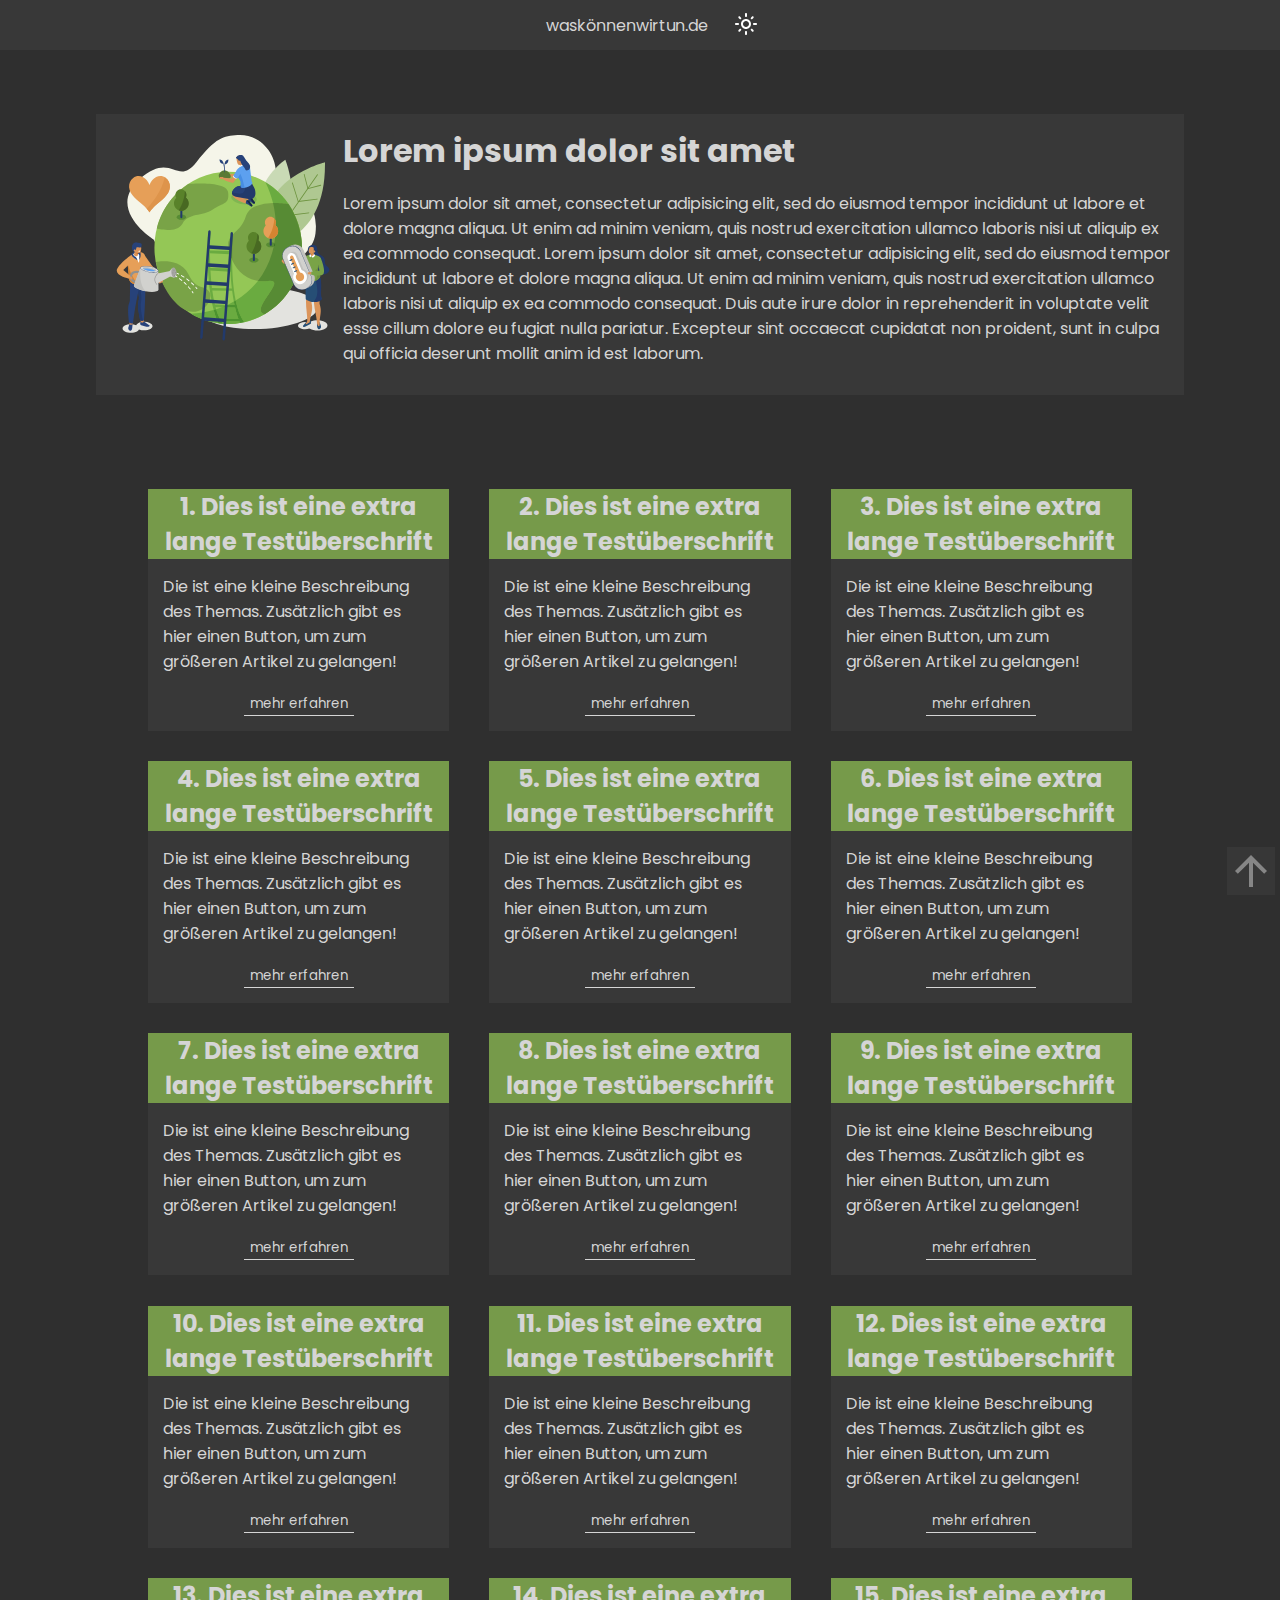
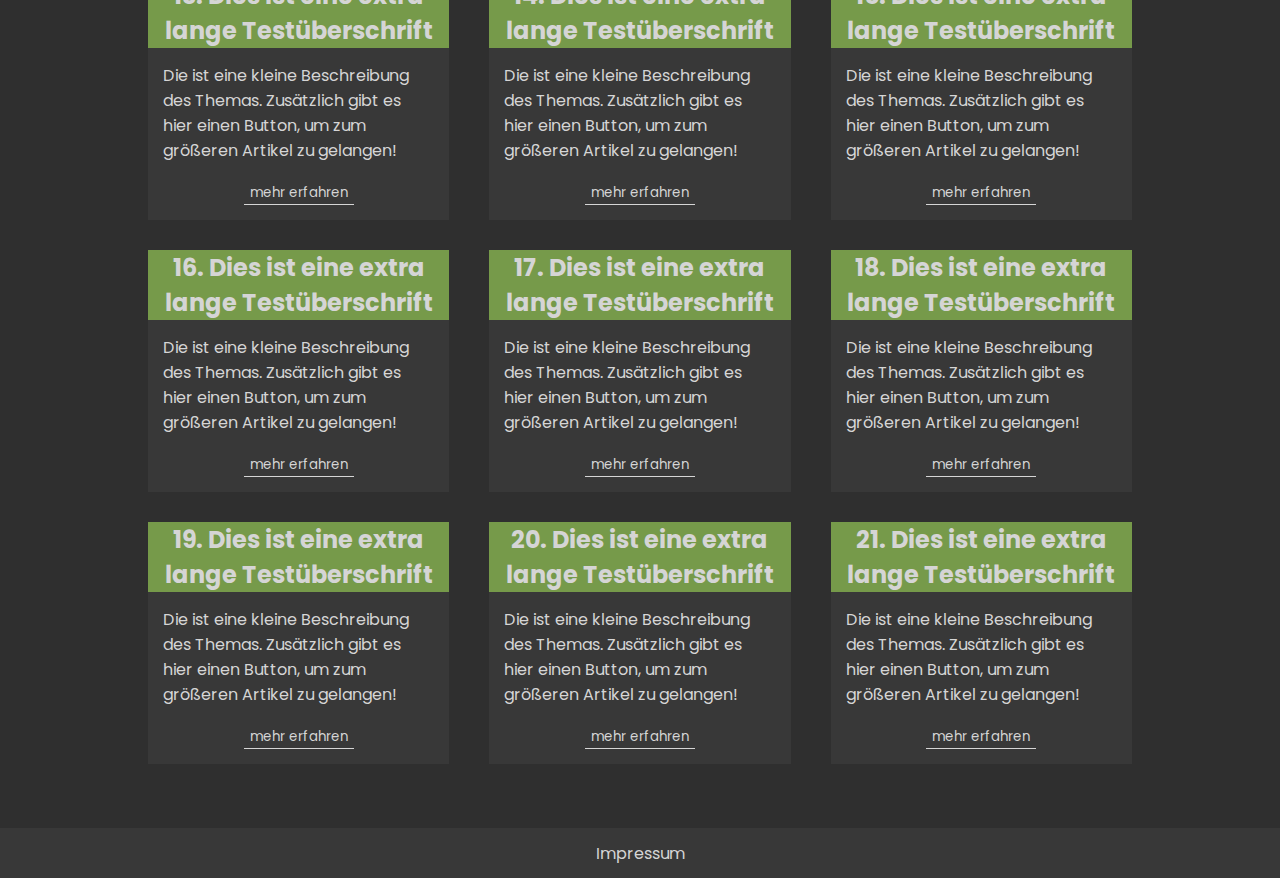
==== index.html @ 5b866a96 "Darkmode Anpassungen" ====
<!DOCTYPE html>
<html lang="de">

	<head>
		<meta charset="utf-8">
		<meta name="viewport" content="width=device-width, initial-scale=1.0">
		<title>waskönnenwirtun.de</title>
		<link rel="stylesheet" type="text/css" href="src/css/styles.css">
		<link rel="preconnect" href="https://fonts.googleapis.com">
		<link rel="preconnect" href="https://fonts.gstatic.com" crossorigin>
		<link href="https://fonts.googleapis.com/css2?family=Poppins:wght@200&display=swap" rel="stylesheet">
	</head>

	<body>

<!-- Navigationsleiste -------------->

		<nav class="flex-container">
			<a class="homebutton" href="#">waskönnenwirtun.de</a>
			<button id="img" class="lightmodebutton" onclick="lightmode()"></button>
		</nav>

<!-- Jumper -->
	<a class="jumper" href="#">
		<img class="jumper_icon" src="src/img/arrow_upward_white_48dp.svg" alt="Ein Pfeil um nach oben zu gelangen">
	</a>


<!-- Header -------------------->


<header id="header_container" class="clearfix">
	<div class="header_col">
		<img id="mainImg" src="src/img/klimawandel1.svg" alt="Eine Weltkugel mit Menschen welche die Welt reparieren">
	</div>
	<div class="header_col2">
		<h1>Lorem ipsum dolor sit amet</h1>
		<p>Lorem ipsum dolor sit amet, consectetur adipisicing elit, sed do eiusmod tempor incididunt ut labore et dolore magna aliqua. Ut enim ad minim veniam, quis nostrud exercitation ullamco laboris nisi ut aliquip ex ea commodo consequat. Lorem ipsum dolor sit amet, consectetur adipisicing elit, sed do eiusmod tempor incididunt ut labore et dolore magna aliqua. Ut enim ad minim veniam, quis nostrud exercitation ullamco laboris nisi ut aliquip ex ea commodo consequat. Duis aute irure dolor in reprehenderit in voluptate velit esse cillum dolore eu fugiat nulla pariatur. Excepteur sint occaecat cupidatat non proident, sunt in culpa qui officia deserunt mollit anim id est laborum.</p>
	</div>
</header>

<!-- Hauptteil ---------------->

		<main>
	    <div class="container clearfix">
	      <div class="row">
	        <div class="col">
						<div class="ueberschrift">
							<h2>1. Dies ist eine extra lange Testüberschrift</h2>
						</div>
						<div class="unterschrift">
							<p>Die ist eine kleine Beschreibung des Themas. Zusätzlich gibt es hier einen Button, um zum größeren Artikel zu gelangen!</p>
							<a href="https://www.google.de/">
								<button class="button" type="button" name="button">mehr erfahren</button>
							</a>
						</div>
					</div>
	        <div class="col">
						<div class="ueberschrift">
							<h2>2. Dies ist eine extra lange Testüberschrift</h2>
						</div>
						<div class="unterschrift">
							<p>Die ist eine kleine Beschreibung des Themas. Zusätzlich gibt es hier einen Button, um zum größeren Artikel zu gelangen!</p>
							<a href="https://www.google.de/">
								<button class="button" type="button" name="button">mehr erfahren</button>
							</a>
						</div>
					</div>
		      <div class="col">
						<div class="ueberschrift">
							<h2>3. Dies ist eine extra lange Testüberschrift</h2>
						</div>
						<div class="unterschrift">
							<p>Die ist eine kleine Beschreibung des Themas. Zusätzlich gibt es hier einen Button, um zum größeren Artikel zu gelangen!</p>
							<a href="https://www.google.de/">
								<button class="button" type="button" name="button">mehr erfahren</button>
							</a>
						</div>
				</div>
	      </div>
	      <div class="row">
	        <div class="col">
						<div class="ueberschrift">
							<h2>4. Dies ist eine extra lange Testüberschrift</h2>
						</div>
						<div class="unterschrift">
							<p>Die ist eine kleine Beschreibung des Themas. Zusätzlich gibt es hier einen Button, um zum größeren Artikel zu gelangen!</p>
							<a href="https://www.google.de/">
								<button class="button" type="button" name="button">mehr erfahren</button>
							</a>
						</div>
					</div>
	        <div class="col">
						<div class="ueberschrift">
							<h2>5. Dies ist eine extra lange Testüberschrift</h2>
						</div>
						<div class="unterschrift">
							<p>Die ist eine kleine Beschreibung des Themas. Zusätzlich gibt es hier einen Button, um zum größeren Artikel zu gelangen!</p>
							<a href="https://www.google.de/">
								<button class="button" type="button" name="button">mehr erfahren</button>
							</a>
						</div>
					</div>
	        <div class="col">
						<div class="ueberschrift">
							<h2>6. Dies ist eine extra lange Testüberschrift</h2>
						</div>
						<div class="unterschrift">
							<p>Die ist eine kleine Beschreibung des Themas. Zusätzlich gibt es hier einen Button, um zum größeren Artikel zu gelangen!</p>
							<a href="https://www.google.de/">
								<button class="button" type="button" name="button">mehr erfahren</button>
							</a>
						</div>
					</div>
	      </div>
				<div class="row">
	        <div class="col">
						<div class="ueberschrift">
							<h2>7. Dies ist eine extra lange Testüberschrift</h2>
						</div>
						<div class="unterschrift">
							<p>Die ist eine kleine Beschreibung des Themas. Zusätzlich gibt es hier einen Button, um zum größeren Artikel zu gelangen!</p>
							<a href="https://www.google.de/">
								<button class="button" type="button" name="button">mehr erfahren</button>
							</a>
						</div>
					</div>
	        <div class="col">
						<div class="ueberschrift">
							<h2>8. Dies ist eine extra lange Testüberschrift</h2>
						</div>
						<div class="unterschrift">
							<p>Die ist eine kleine Beschreibung des Themas. Zusätzlich gibt es hier einen Button, um zum größeren Artikel zu gelangen!</p>
							<a href="https://www.google.de/">
								<button class="button" type="button" name="button">mehr erfahren</button>
							</a>
						</div>
					</div>
		        <div class="col"><div class="ueberschrift">
							<h2>9. Dies ist eine extra lange Testüberschrift</h2>
						</div>
						<div class="unterschrift">
							<p>Die ist eine kleine Beschreibung des Themas. Zusätzlich gibt es hier einen Button, um zum größeren Artikel zu gelangen!</p>
							<a href="https://www.google.de/">
								<button class="button" type="button" name="button">mehr erfahren</button>
							</a>
						</div>
				</div>
				<div class="row">
	        <div class="col">
						<div class="ueberschrift">
							<h2>10. Dies ist eine extra lange Testüberschrift</h2>
						</div>
						<div class="unterschrift">
							<p>Die ist eine kleine Beschreibung des Themas. Zusätzlich gibt es hier einen Button, um zum größeren Artikel zu gelangen!</p>
							<a href="https://www.google.de/">
								<button class="button" type="button" name="button">mehr erfahren</button>
							</a>
						</div>
					</div>
	        <div class="col">
						<div class="ueberschrift">
							<h2>11. Dies ist eine extra lange Testüberschrift</h2>
						</div>
						<div class="unterschrift">
							<p>Die ist eine kleine Beschreibung des Themas. Zusätzlich gibt es hier einen Button, um zum größeren Artikel zu gelangen!</p>
							<a href="https://www.google.de/">
								<button class="button" type="button" name="button">mehr erfahren</button>
							</a>
						</div>
					</div>
		      <div class="col">
						<div class="ueberschrift">
							<h2>12. Dies ist eine extra lange Testüberschrift</h2>
						</div>
						<div class="unterschrift">
							<p>Die ist eine kleine Beschreibung des Themas. Zusätzlich gibt es hier einen Button, um zum größeren Artikel zu gelangen!</p>
							<a href="https://www.google.de/">
								<button class="button" type="button" name="button">mehr erfahren</button>
							</a>
						</div>
					</div>
				<div class="row">
	        <div class="col">
						<div class="ueberschrift">
							<h2>13. Dies ist eine extra lange Testüberschrift</h2>
						</div>
						<div class="unterschrift">
							<p>Die ist eine kleine Beschreibung des Themas. Zusätzlich gibt es hier einen Button, um zum größeren Artikel zu gelangen!</p>
							<a href="https://www.google.de/">
								<button class="button" type="button" name="button">mehr erfahren</button>
							</a>
						</div>
					</div>
	        <div class="col">
						<div class="ueberschrift">
							<h2>14. Dies ist eine extra lange Testüberschrift</h2>
						</div>
						<div class="unterschrift">
							<p>Die ist eine kleine Beschreibung des Themas. Zusätzlich gibt es hier einen Button, um zum größeren Artikel zu gelangen!</p>
							<a href="https://www.google.de/">
								<button class="button" type="button" name="button">mehr erfahren</button>
							</a>
						</div>
					</div>
		      <div class="col">
						<div class="ueberschrift">
							<h2>15. Dies ist eine extra lange Testüberschrift</h2>
						</div>
						<div class="unterschrift">
							<p>Die ist eine kleine Beschreibung des Themas. Zusätzlich gibt es hier einen Button, um zum größeren Artikel zu gelangen!</p>
							<a href="https://www.google.de/">
								<button class="button" type="button" name="button">mehr erfahren</button>
							</a>
						</div>
					</div>
				<div class="row">
	        <div class="col">
						<div class="ueberschrift">
							<h2>16. Dies ist eine extra lange Testüberschrift</h2>
						</div>
						<div class="unterschrift">
							<p>Die ist eine kleine Beschreibung des Themas. Zusätzlich gibt es hier einen Button, um zum größeren Artikel zu gelangen!</p>
							<a href="https://www.google.de/">
								<button class="button" type="button" name="button">mehr erfahren</button>
							</a>
						</div>
					</div>
	        <div class="col">
						<div class="ueberschrift">
							<h2>17. Dies ist eine extra lange Testüberschrift</h2>
						</div>
						<div class="unterschrift">
							<p>Die ist eine kleine Beschreibung des Themas. Zusätzlich gibt es hier einen Button, um zum größeren Artikel zu gelangen!</p>
							<a href="https://www.google.de/">
								<button class="button" type="button" name="button">mehr erfahren</button>
							</a>
						</div>
					</div>
		      <div class="col">
						<div class="ueberschrift">
							<h2>18. Dies ist eine extra lange Testüberschrift</h2>
						</div>
						<div class="unterschrift">
							<p>Die ist eine kleine Beschreibung des Themas. Zusätzlich gibt es hier einen Button, um zum größeren Artikel zu gelangen!</p>
							<a href="https://www.google.de/">
								<button class="button" type="button" name="button">mehr erfahren</button>
							</a>
						</div>
					</div>
				<div class="row">
	        <div class="col">
						<div class="ueberschrift">
							<h2>19. Dies ist eine extra lange Testüberschrift</h2>
						</div>
						<div class="unterschrift">
							<p>Die ist eine kleine Beschreibung des Themas. Zusätzlich gibt es hier einen Button, um zum größeren Artikel zu gelangen!</p>
							<a href="https://www.google.de/">
								<button class="button" type="button" name="button">mehr erfahren</button>
							</a>
						</div>
					</div>
	        <div class="col">
						<div class="ueberschrift">
							<h2>20. Dies ist eine extra lange Testüberschrift</h2>
						</div>
						<div class="unterschrift">
							<p>Die ist eine kleine Beschreibung des Themas. Zusätzlich gibt es hier einen Button, um zum größeren Artikel zu gelangen!</p>
							<a href="https://www.google.de/">
								<button class="button" type="button" name="button">mehr erfahren</button>
							</a>
						</div>
					</div>
			     	<div class="col">
							<div class="ueberschrift">
								<h2>21. Dies ist eine extra lange Testüberschrift</h2>
							</div>
						<div class="unterschrift">
							<p>Die ist eine kleine Beschreibung des Themas. Zusätzlich gibt es hier einen Button, um zum größeren Artikel zu gelangen!</p>
							<a href="https://www.google.de/">
								<button class="button" type="button" name="button">mehr erfahren</button>
							</a>
						</div>
					</div>
	    </div>
		</main>

		<footer id="footer" class="flex-container">
				<a class="homebutton" href="impressum.html">Impressum</a>
		</footer>
	</body>

<script>
var aufruf = document.documentElement;
var switcher = true;

if (switcher == true) {
 aufruf.classList.toggle("darkmode");
}
</script>

<script>
	function lightmode() {
		var switchModi = document.documentElement;

		if (switchModi.classList[0] == "darkmode") {
			switchModi.classList.remove("darkmode");
			switchModi.classList.add("lightmode");
			document.getElementById("mainImg").src="src/img/klimawandel1a.svg";
		} else {
			switchModi.classList.remove("lightmode");
			switchModi.classList.add("darkmode");
			document.getElementById("mainImg").src="src/img/klimawandel1.svg";
		}
	}
</script>
</html>
---- src/css/styles.css ----
* {
  box-sizing: border-box;
  font-family: 'Poppins', sans-serif;
}
body {
  margin: 0;
}
:root {
  --darkBg: #2f2f2f;
  --whiteColor: #d5d5d5;
  --lightdarkBg: #383838;
  --green: rgba(148, 199, 86, 0.7);
  --imgSun: url("../img/light_mode_white_24dp.svg");

/*lightmode*/
  --lightgreen: #76D948;
  --lighterBg: #E6DECE;
  --lightBg: #E6CFA3;
  --black: black;
  --imgMoon: url("../img/dark_mode_black_24dp.svg");

}
.lightmode {
  --bgColor: var(--lighterBg);
  --fontColor: var(--black);
  --containerBg: var(--lightBg);
  --headingBg: var(--lightgreen);
  --modeIcon: var(--imgMoon);
  transition: 0.8s;

}
.darkmode {
  --bgColor: var(--darkBg);
  --fontColor: var(--whiteColor);
  --containerBg: var(--lightdarkBg);
  --headingBg: var(--green);
  --modeIcon: var(--imgSun);
  transition: 0.8s;

}

html {
  background-color: var(--bgColor);
  color: var(--fontColor);
}


/*----------- Grid System ----------*/
.container {
  width: 80%;
  margin-left: auto;
  margin-right: auto;
}

.col {
  float: left;
  width: 33.33%;
  padding-left: 20px;
  padding-right: 20px;
  text-align: center;
  margin-top: 1%;
}

@media (max-width: 1024px) {
  .col { width: 50%; }
}

@media (max-width: 768px) {
  .col { width: 100%; }
}

@media (max-width: 425px) {
  #nav { position: absolute; }
  .col { width: 100%; }
  .container { width: 95%; }
  .flex-container { min-height: 5%; }
}

.clearfix::after {
  content: "";
  clear: both;
  display: block;
}
/* -------------header-Grid---------------- */
#header_container {
  width: 85%;
  margin-left: auto;
  margin-right: auto;
  background-color: var(--containerBg);
  margin-top: 5%;
  margin-bottom: 5%;
  padding: 1%;
}

.header_col {
  float: left;
  width: 15%;
}
.header_col2 {
  float: right;
  width: 85%;
  padding-left: 2%;
}
h1 {
  margin-top: 0;
  margin-bottom: 0;
}
@media (max-width: 1440px) {
  .header_col {  width: 20%; }
  .header_col2 { width: 80%; }
}

@media (max-width: 1024px) {
  #header_container { margin-top: 10%; }
  .header_col { width: 100%;
                display: grid;
                justify-content: center; }
  .header_col2 {width: 100%; }
}

@media (max-width: 425px) {
  #header_container { margin-top: 5%;
                      width: 90%; }
}

/* ---------Navigationsleiste------------ */

.flex-container {
  display: flex;
  justify-content: center;
  align-items: center;
  width: 100%;
  height: 50px;
  background-color: var(--containerBg);
  z-index: 1;
}
.homebutton {
  text-decoration: none;
  color: var(--fontColor);
  padding-left: 2%;
  padding-right: 2%;


}
.homebutton:hover {
  font-size: 105%;
}
#footer {
  position: absolute;
  margin-top: 5%;
}
#footer_impressum {
  position: absolute;
  bottom: 0;
}
.lightmodebutton {
  background-color: var(--containerBg);
  width: 26px;
  height: 26px;
  border: none;
}
#hoverimg:hover {
  width: 26px;
  height: 26px;
}


/* Jumper */

.jumper {
  background-color: rgba(56, 56, 56, 0.9);
  text-decoration: none;
  position: fixed;
  width: 48px;
  height: 48px;
  right: 5px;
  bottom: 5px;
  z-index: 2;
}
.jumper_icon {
  opacity: 0.5;
  height: 100%;
  width: 100%;
}
.jumper:hover {
  background-color: rgba(56, 56, 56, 1.0);
}
.jumper_icon:hover {
  opacity: 0.8;
}
/* --------- Styling -------------- */

.ueberschrift {
  margin-bottom: 0;
}
.ueberschrift > h2 {
background-color: var(--headingBg);
margin-bottom: 0;
}
.unterschrift {
  padding: 5% 5% 5% 5%;
  background-color: var(--containerBg);
}
.unterschrift > p {
  text-align: left;
  margin-top: 0;
}
.button {
  background-color: var(--containerBg);
  border-bottom: 1px solid var(--fontColor);
  border-top: none;
  border-right: none;
  border-left: none;
  outline: none;
  color: var(--fontColor);
}
.button:hover {
  border: 1px solid var(--fontColor);
}
#img {
  background-image: var(--modeIcon);
  background-repeat: no-repeat;
}


/* --------- Impressum ----------- */

.impressum {
  width: 80%;
  background-color: var(--containerBg);
  background-image: url("../img/klimawandel2.svg");
  background-repeat: no-repeat;
  background-position: 50% 22%;
  margin-left: auto;
  margin-right: auto;
  margin-top: 10%;
  padding: 1%;
  text-align: center;
  color: #d5d5d5;
}
.impressum > p {
  margin-top: 0;
}
.impressum > h2, h3, h4 {
  margin-bottom: 0;
  margin-top: 0;
}
#abstand {
  margin-top: 180px;
}
@media (max-width: 425px) {
  .impressum { margin-top: 5%; }
}
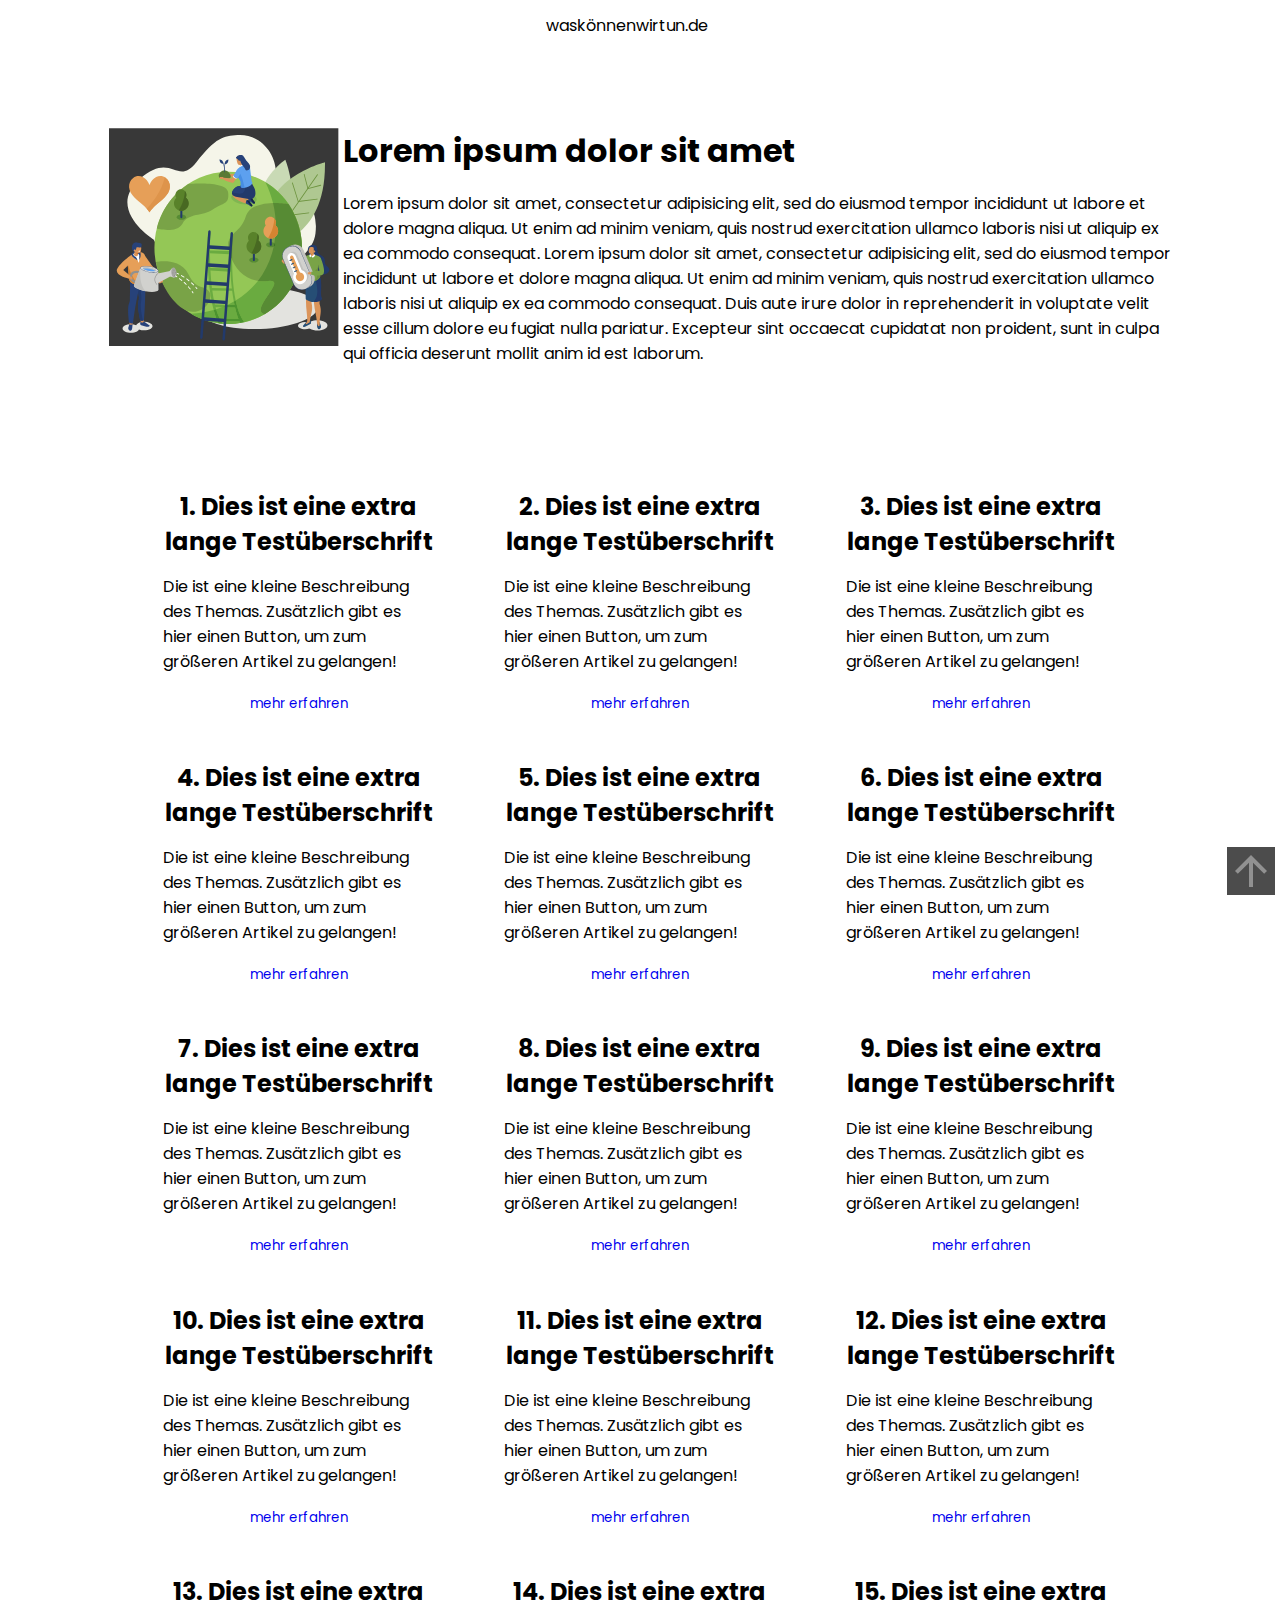
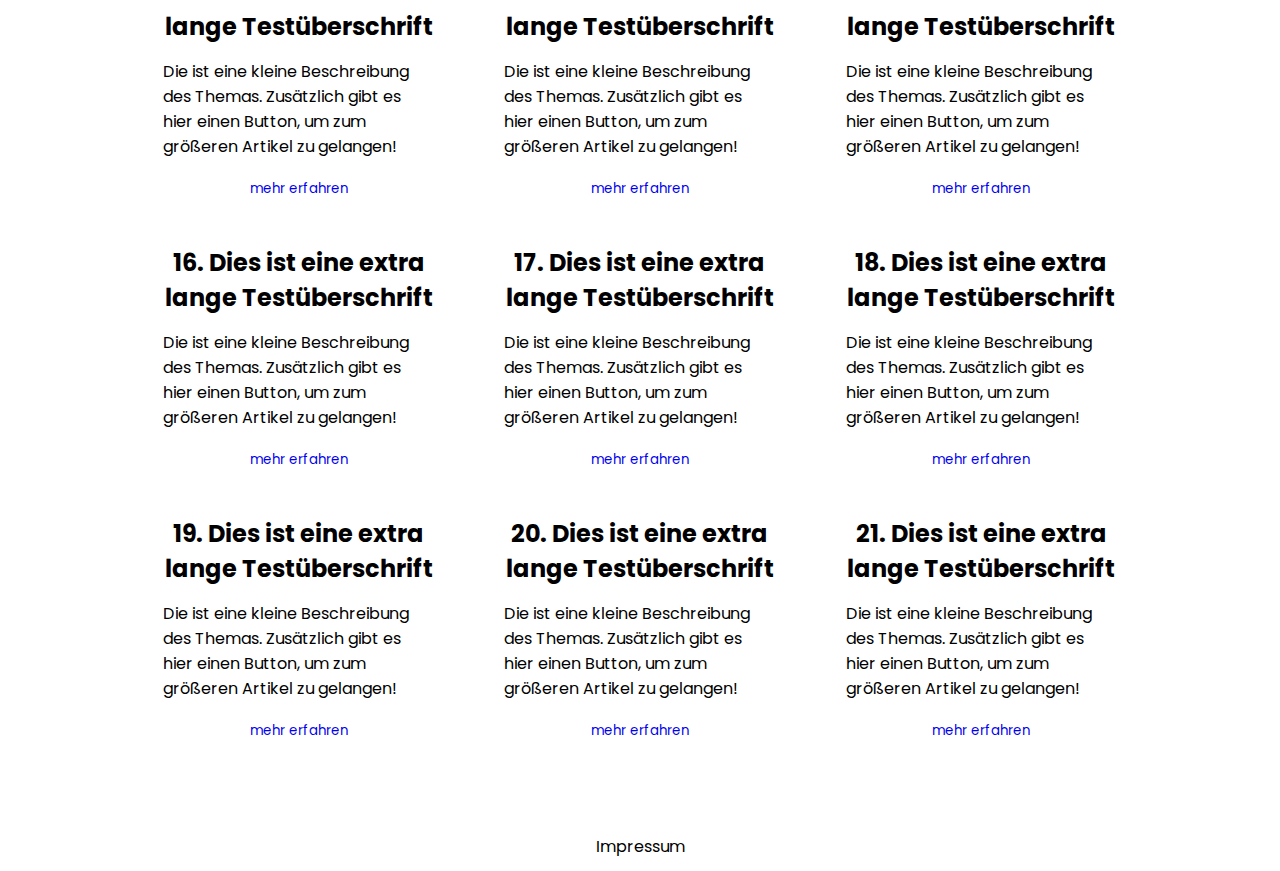
==== commit e71ff7dc: "Darkmode speichern" ====
--- a/index.html
+++ b/index.html
@@ -291,12 +291,16 @@
 	</body>
 
 <script>
-var aufruf = document.documentElement;
-var switcher = true;
-
-if (switcher == true) {
- aufruf.classList.toggle("darkmode");
-}
+var ersterAufruf = document.documentElement;
+console.log(localStorage.mode);
+	if (localStorage.mode == "darkmode") {
+		ersterAufruf.classList.toggle("darkmode");
+	} else if (localStorage.mode == "lightmode") {
+		ersterAufruf.classList.toggle("lightmode");
+	} else {
+		ersterArufruf.classList.toggle("darkmode");
+	}
+
 </script>
 
 <script>
@@ -307,11 +311,22 @@
 			switchModi.classList.remove("darkmode");
 			switchModi.classList.add("lightmode");
 			document.getElementById("mainImg").src="src/img/klimawandel1a.svg";
+			// Speichern vom Darkmode mit aufrufen der Klasse
+			localStorage.setItem("mode", switchModi.classList[0]);
+			console.log(localStorage.mode);
 		} else {
 			switchModi.classList.remove("lightmode");
 			switchModi.classList.add("darkmode");
 			document.getElementById("mainImg").src="src/img/klimawandel1.svg";
+			// Speichern vom Lightmode mit aufrufen der Klasse
+			localStorage.setItem("mode", switchModi.classList[0]);
+			console.log(localStorage.mode);
 		}
 	}
 </script>
+
+<!-- <script>
+	localStorage.setItem("test", "Was geht Bruder!");
+	console.log(localStorage.test);
+</script> -->
 </html>
--- a/src/css/styles.css
+++ b/src/css/styles.css
@@ -14,9 +14,9 @@
   --imgSun: url("../img/light_mode_white_24dp.svg");
 
 /*lightmode*/
-  --lightgreen: #76D948;
-  --lighterBg: #E6DECE;
-  --lightBg: #E6CFA3;
+  --lightgreen: #94c756;
+  --lighterBg: #ffffff;
+  --lightBg: #f5f5e9;
   --black: black;
   --imgMoon: url("../img/dark_mode_black_24dp.svg");
 
@@ -221,6 +221,7 @@
 #img {
   background-image: var(--modeIcon);
   background-repeat: no-repeat;
+  background-position: 50% 50%;
 }
 
 
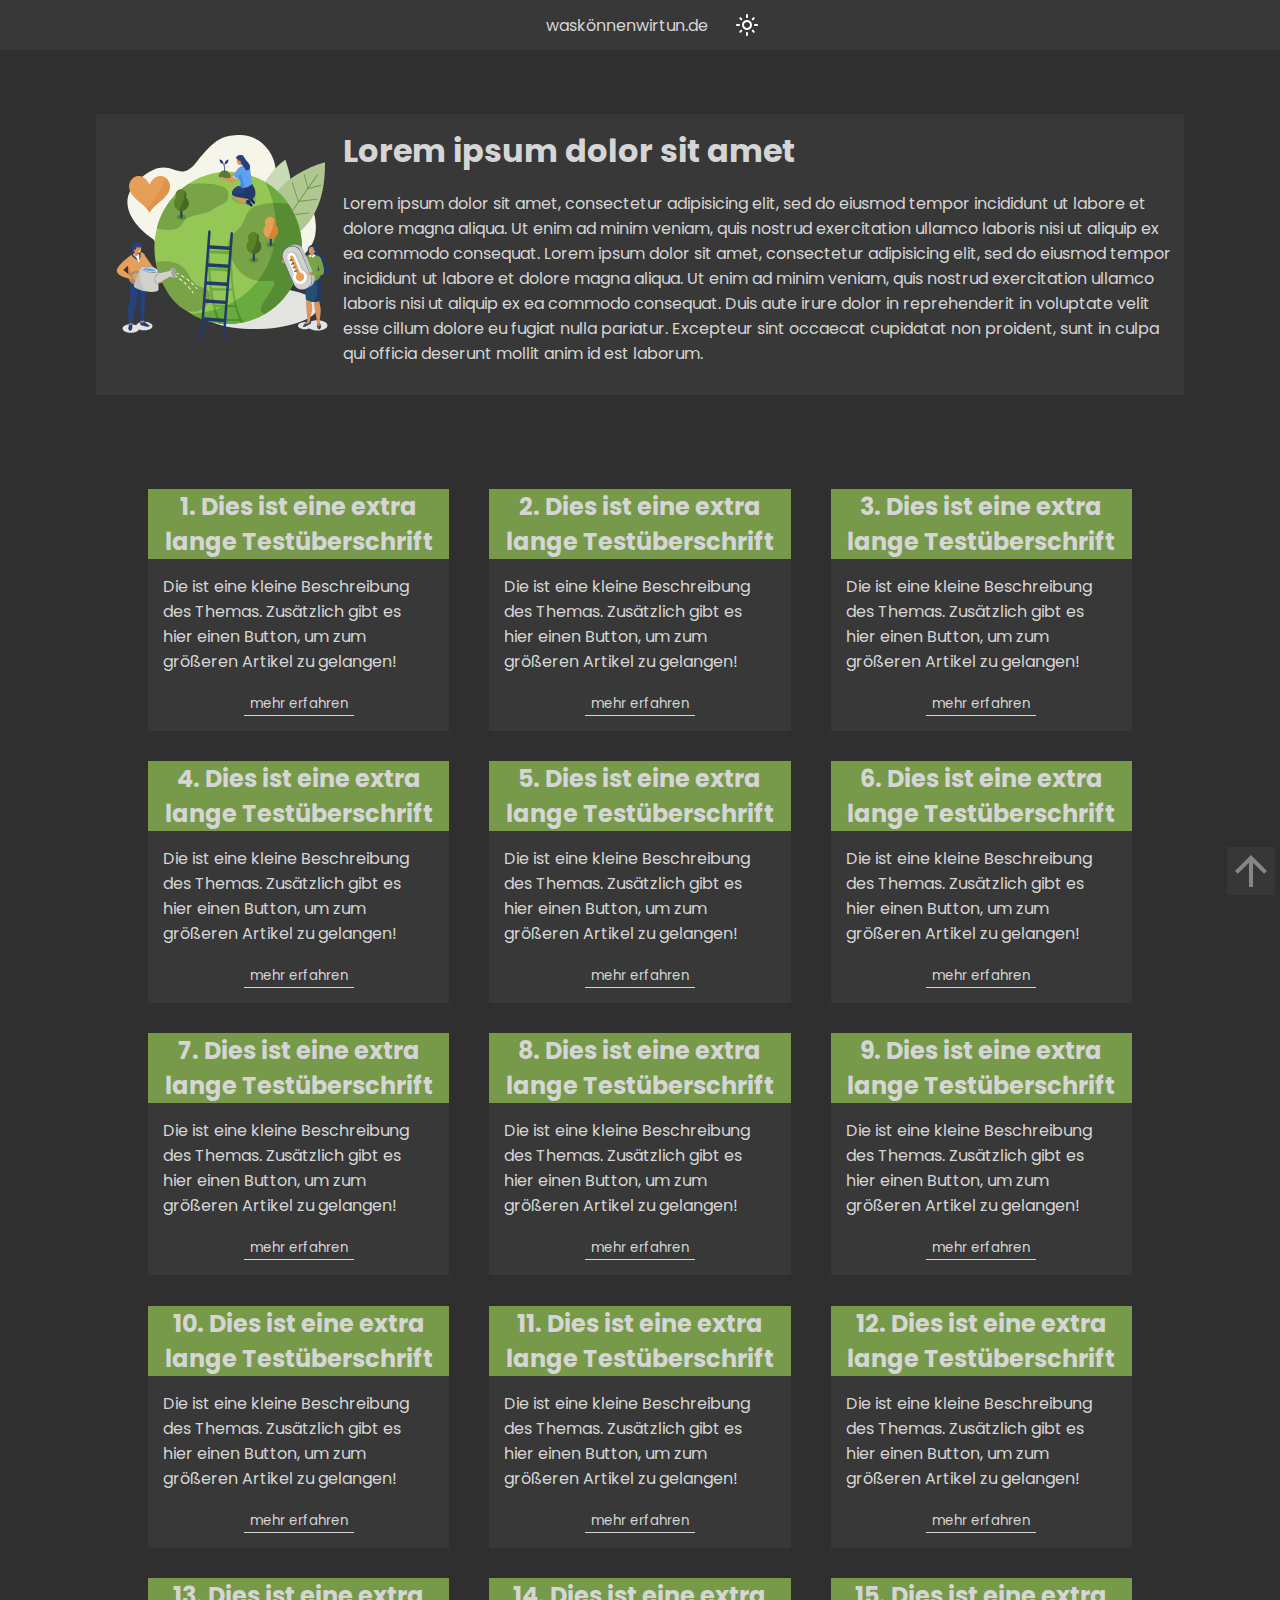
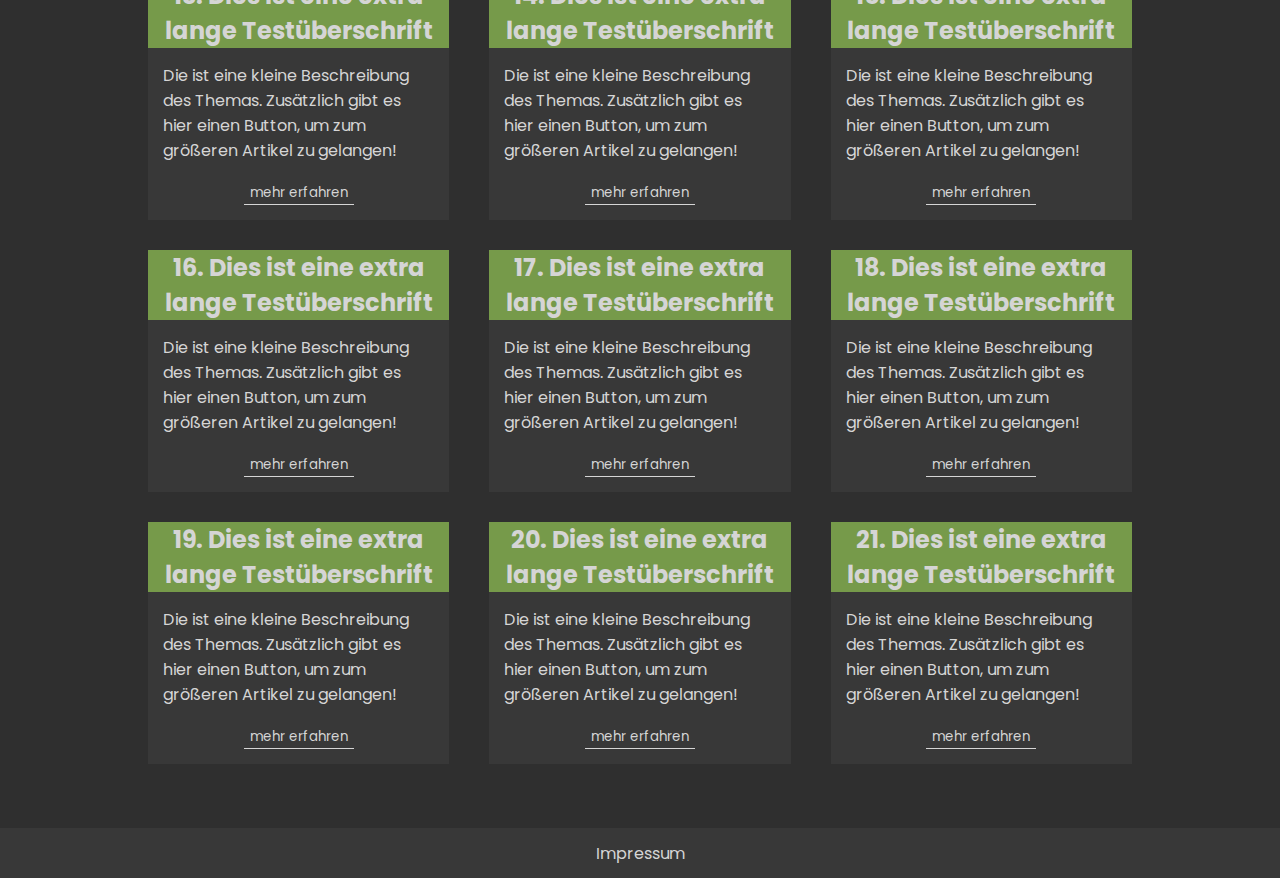
==== commit 9b436045: "Schreibfehler" ====
--- a/index.html
+++ b/index.html
@@ -298,7 +298,7 @@
 	} else if (localStorage.mode == "lightmode") {
 		ersterAufruf.classList.toggle("lightmode");
 	} else {
-		ersterArufruf.classList.toggle("darkmode");
+		ersterAufruf.classList.toggle("darkmode");
 	}
 
 </script>
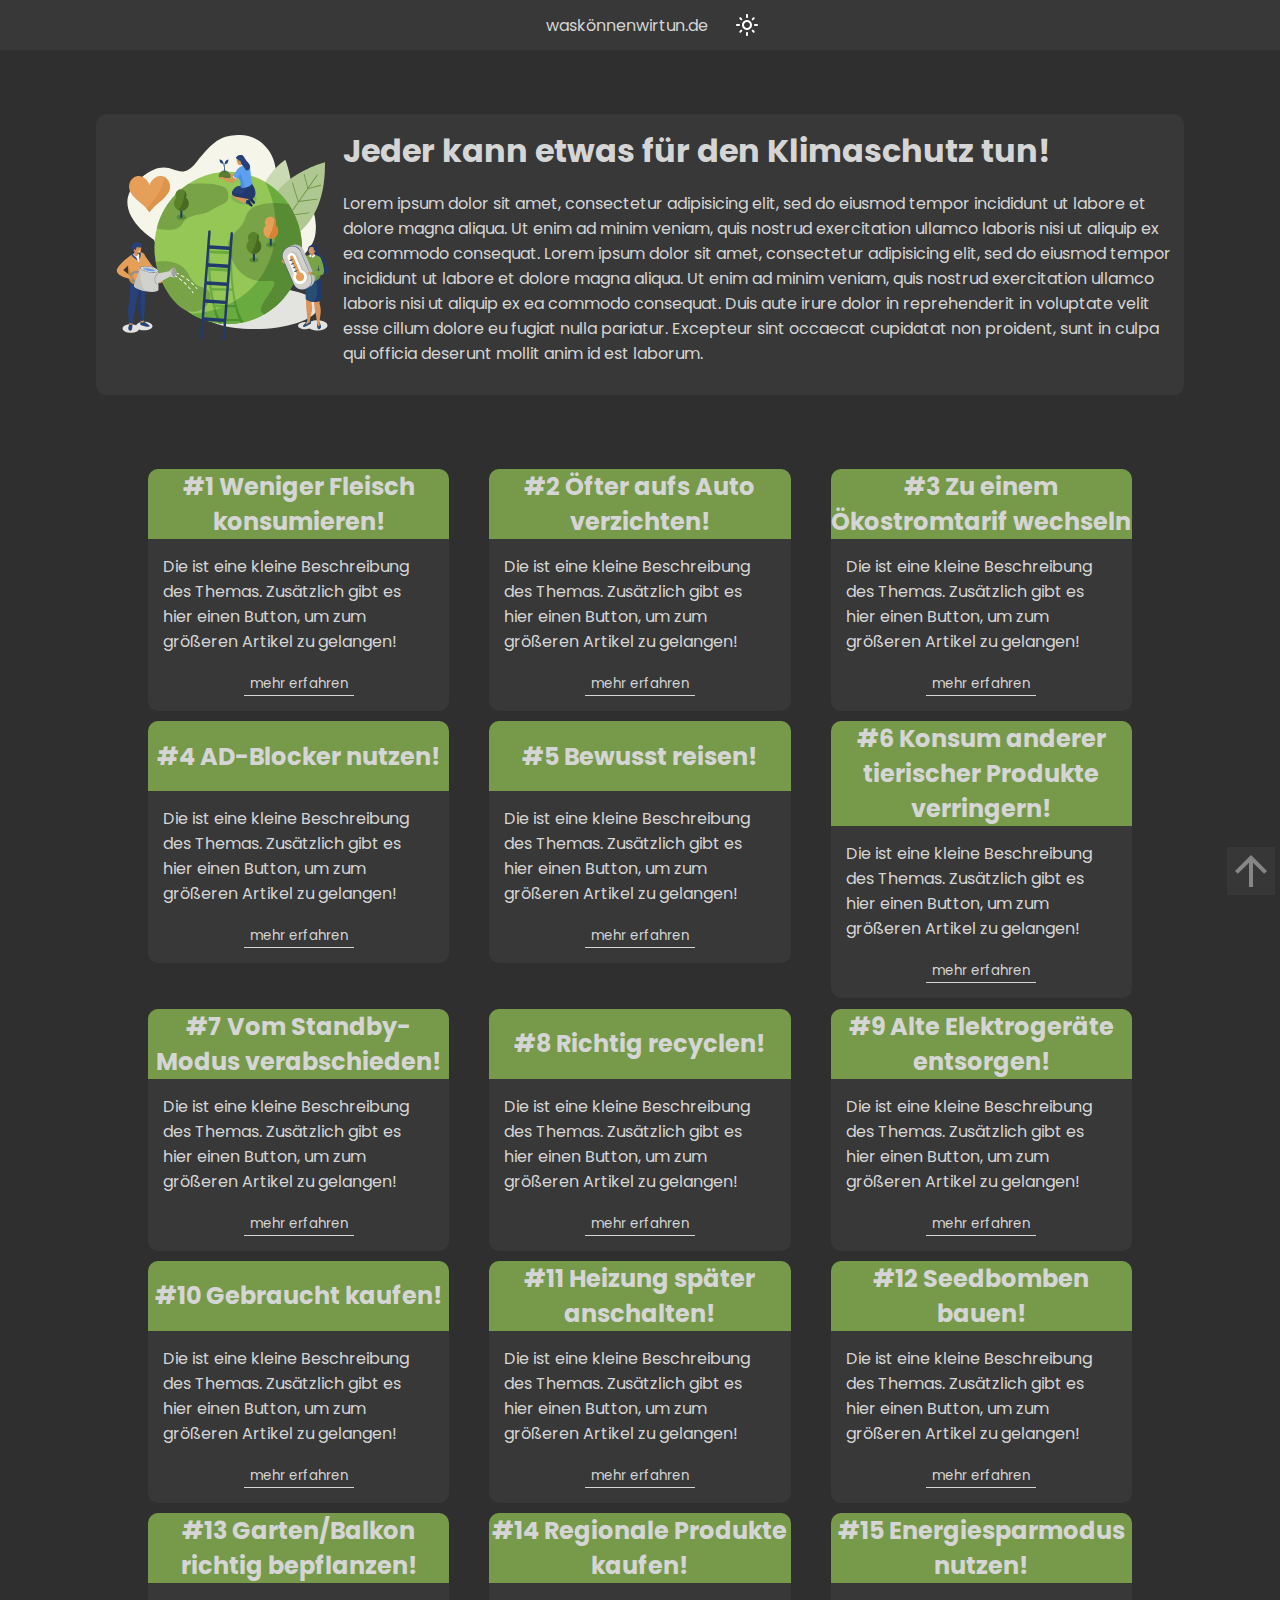
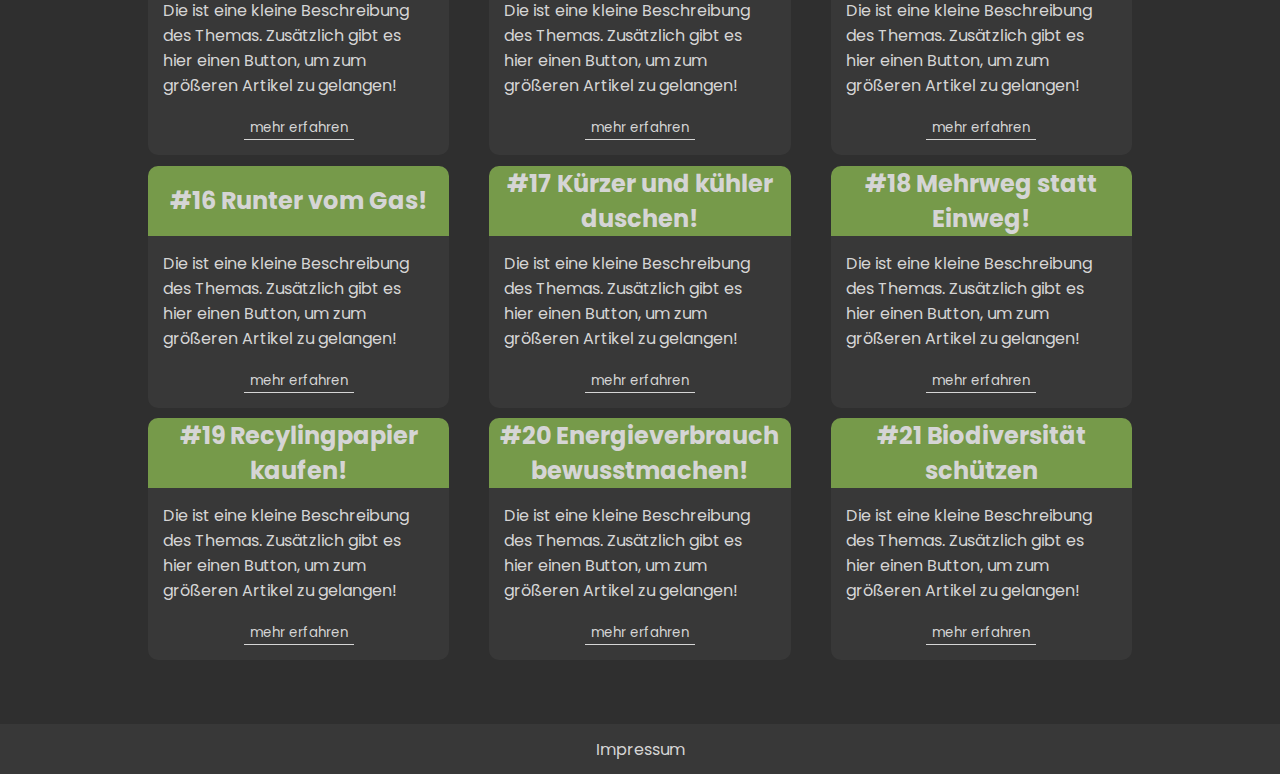
==== commit eeaf116a: "Inhalt" ====
--- a/index.html
+++ b/index.html
@@ -34,7 +34,7 @@
 		<img id="mainImg" src="src/img/klimawandel1.svg" alt="Eine Weltkugel mit Menschen welche die Welt reparieren">
 	</div>
 	<div class="header_col2">
-		<h1>Lorem ipsum dolor sit amet</h1>
+		<h1>Jeder kann etwas für den Klimaschutz tun!</h1>
 		<p>Lorem ipsum dolor sit amet, consectetur adipisicing elit, sed do eiusmod tempor incididunt ut labore et dolore magna aliqua. Ut enim ad minim veniam, quis nostrud exercitation ullamco laboris nisi ut aliquip ex ea commodo consequat. Lorem ipsum dolor sit amet, consectetur adipisicing elit, sed do eiusmod tempor incididunt ut labore et dolore magna aliqua. Ut enim ad minim veniam, quis nostrud exercitation ullamco laboris nisi ut aliquip ex ea commodo consequat. Duis aute irure dolor in reprehenderit in voluptate velit esse cillum dolore eu fugiat nulla pariatur. Excepteur sint occaecat cupidatat non proident, sunt in culpa qui officia deserunt mollit anim id est laborum.</p>
 	</div>
 </header>
@@ -43,21 +43,21 @@
 
 		<main>
 	    <div class="container clearfix">
-	      <div class="row">
-	        <div class="col">
-						<div class="ueberschrift">
-							<h2>1. Dies ist eine extra lange Testüberschrift</h2>
-						</div>
-						<div class="unterschrift">
-							<p>Die ist eine kleine Beschreibung des Themas. Zusätzlich gibt es hier einen Button, um zum größeren Artikel zu gelangen!</p>
-							<a href="https://www.google.de/">
-								<button class="button" type="button" name="button">mehr erfahren</button>
-							</a>
-						</div>
-					</div>
-	        <div class="col">
-						<div class="ueberschrift">
-							<h2>2. Dies ist eine extra lange Testüberschrift</h2>
+	      <div class="row clearfix">
+	        <div class="col">
+						<div class="ueberschrift">
+							<h2>#1 Weniger Fleisch konsumieren!</h2>
+						</div>
+						<div class="unterschrift">
+							<p>Die ist eine kleine Beschreibung des Themas. Zusätzlich gibt es hier einen Button, um zum größeren Artikel zu gelangen!</p>
+							<a href="https://www.google.de/">
+								<button class="button" type="button" name="button">mehr erfahren</button>
+							</a>
+						</div>
+					</div>
+	        <div class="col">
+						<div class="ueberschrift">
+							<h2>#2 Öfter aufs Auto verzichten!</h2>
 						</div>
 						<div class="unterschrift">
 							<p>Die ist eine kleine Beschreibung des Themas. Zusätzlich gibt es hier einen Button, um zum größeren Artikel zu gelangen!</p>
@@ -68,7 +68,7 @@
 					</div>
 		      <div class="col">
 						<div class="ueberschrift">
-							<h2>3. Dies ist eine extra lange Testüberschrift</h2>
+							<h2>#3 Zu einem Ökostromtarif wechseln</h2>
 						</div>
 						<div class="unterschrift">
 							<p>Die ist eine kleine Beschreibung des Themas. Zusätzlich gibt es hier einen Button, um zum größeren Artikel zu gelangen!</p>
@@ -81,29 +81,29 @@
 	      <div class="row">
 	        <div class="col">
 						<div class="ueberschrift">
-							<h2>4. Dies ist eine extra lange Testüberschrift</h2>
-						</div>
-						<div class="unterschrift">
-							<p>Die ist eine kleine Beschreibung des Themas. Zusätzlich gibt es hier einen Button, um zum größeren Artikel zu gelangen!</p>
-							<a href="https://www.google.de/">
-								<button class="button" type="button" name="button">mehr erfahren</button>
-							</a>
-						</div>
-					</div>
-	        <div class="col">
-						<div class="ueberschrift">
-							<h2>5. Dies ist eine extra lange Testüberschrift</h2>
-						</div>
-						<div class="unterschrift">
-							<p>Die ist eine kleine Beschreibung des Themas. Zusätzlich gibt es hier einen Button, um zum größeren Artikel zu gelangen!</p>
-							<a href="https://www.google.de/">
-								<button class="button" type="button" name="button">mehr erfahren</button>
-							</a>
-						</div>
-					</div>
-	        <div class="col">
-						<div class="ueberschrift">
-							<h2>6. Dies ist eine extra lange Testüberschrift</h2>
+							<h2>#4 AD-Blocker nutzen!</h2>
+						</div>
+						<div class="unterschrift">
+							<p>Die ist eine kleine Beschreibung des Themas. Zusätzlich gibt es hier einen Button, um zum größeren Artikel zu gelangen!</p>
+							<a href="https://www.google.de/">
+								<button class="button" type="button" name="button">mehr erfahren</button>
+							</a>
+						</div>
+					</div>
+	        <div class="col">
+						<div class="ueberschrift">
+							<h2>#5 Bewusst reisen!</h2>
+						</div>
+						<div class="unterschrift">
+							<p>Die ist eine kleine Beschreibung des Themas. Zusätzlich gibt es hier einen Button, um zum größeren Artikel zu gelangen!</p>
+							<a href="https://www.google.de/">
+								<button class="button" type="button" name="button">mehr erfahren</button>
+							</a>
+						</div>
+					</div>
+	        <div class="col">
+						<div class="ueberschrift">
+							<h2>#6 Konsum anderer tierischer Produkte verringern!</h2>
 						</div>
 						<div class="unterschrift">
 							<p>Die ist eine kleine Beschreibung des Themas. Zusätzlich gibt es hier einen Button, um zum größeren Artikel zu gelangen!</p>
@@ -116,18 +116,18 @@
 				<div class="row">
 	        <div class="col">
 						<div class="ueberschrift">
-							<h2>7. Dies ist eine extra lange Testüberschrift</h2>
-						</div>
-						<div class="unterschrift">
-							<p>Die ist eine kleine Beschreibung des Themas. Zusätzlich gibt es hier einen Button, um zum größeren Artikel zu gelangen!</p>
-							<a href="https://www.google.de/">
-								<button class="button" type="button" name="button">mehr erfahren</button>
-							</a>
-						</div>
-					</div>
-	        <div class="col">
-						<div class="ueberschrift">
-							<h2>8. Dies ist eine extra lange Testüberschrift</h2>
+							<h2>#7 Vom Standby-Modus verabschieden!</h2>
+						</div>
+						<div class="unterschrift">
+							<p>Die ist eine kleine Beschreibung des Themas. Zusätzlich gibt es hier einen Button, um zum größeren Artikel zu gelangen!</p>
+							<a href="https://www.google.de/">
+								<button class="button" type="button" name="button">mehr erfahren</button>
+							</a>
+						</div>
+					</div>
+	        <div class="col">
+						<div class="ueberschrift">
+							<h2>#8 Richtig recyclen!</h2>
 						</div>
 						<div class="unterschrift">
 							<p>Die ist eine kleine Beschreibung des Themas. Zusätzlich gibt es hier einen Button, um zum größeren Artikel zu gelangen!</p>
@@ -137,7 +137,7 @@
 						</div>
 					</div>
 		        <div class="col"><div class="ueberschrift">
-							<h2>9. Dies ist eine extra lange Testüberschrift</h2>
+							<h2>#9 Alte Elektrogeräte entsorgen!</h2>
 						</div>
 						<div class="unterschrift">
 							<p>Die ist eine kleine Beschreibung des Themas. Zusätzlich gibt es hier einen Button, um zum größeren Artikel zu gelangen!</p>
@@ -149,18 +149,18 @@
 				<div class="row">
 	        <div class="col">
 						<div class="ueberschrift">
-							<h2>10. Dies ist eine extra lange Testüberschrift</h2>
-						</div>
-						<div class="unterschrift">
-							<p>Die ist eine kleine Beschreibung des Themas. Zusätzlich gibt es hier einen Button, um zum größeren Artikel zu gelangen!</p>
-							<a href="https://www.google.de/">
-								<button class="button" type="button" name="button">mehr erfahren</button>
-							</a>
-						</div>
-					</div>
-	        <div class="col">
-						<div class="ueberschrift">
-							<h2>11. Dies ist eine extra lange Testüberschrift</h2>
+							<h2>#10 Gebraucht kaufen!</h2>
+						</div>
+						<div class="unterschrift">
+							<p>Die ist eine kleine Beschreibung des Themas. Zusätzlich gibt es hier einen Button, um zum größeren Artikel zu gelangen!</p>
+							<a href="https://www.google.de/">
+								<button class="button" type="button" name="button">mehr erfahren</button>
+							</a>
+						</div>
+					</div>
+	        <div class="col">
+						<div class="ueberschrift">
+							<h2>#11 Heizung später anschalten!</h2>
 						</div>
 						<div class="unterschrift">
 							<p>Die ist eine kleine Beschreibung des Themas. Zusätzlich gibt es hier einen Button, um zum größeren Artikel zu gelangen!</p>
@@ -171,30 +171,30 @@
 					</div>
 		      <div class="col">
 						<div class="ueberschrift">
-							<h2>12. Dies ist eine extra lange Testüberschrift</h2>
-						</div>
-						<div class="unterschrift">
-							<p>Die ist eine kleine Beschreibung des Themas. Zusätzlich gibt es hier einen Button, um zum größeren Artikel zu gelangen!</p>
-							<a href="https://www.google.de/">
-								<button class="button" type="button" name="button">mehr erfahren</button>
-							</a>
-						</div>
-					</div>
-				<div class="row">
-	        <div class="col">
-						<div class="ueberschrift">
-							<h2>13. Dies ist eine extra lange Testüberschrift</h2>
-						</div>
-						<div class="unterschrift">
-							<p>Die ist eine kleine Beschreibung des Themas. Zusätzlich gibt es hier einen Button, um zum größeren Artikel zu gelangen!</p>
-							<a href="https://www.google.de/">
-								<button class="button" type="button" name="button">mehr erfahren</button>
-							</a>
-						</div>
-					</div>
-	        <div class="col">
-						<div class="ueberschrift">
-							<h2>14. Dies ist eine extra lange Testüberschrift</h2>
+							<h2>#12 Seedbomben bauen!</h2>
+						</div>
+						<div class="unterschrift">
+							<p>Die ist eine kleine Beschreibung des Themas. Zusätzlich gibt es hier einen Button, um zum größeren Artikel zu gelangen!</p>
+							<a href="https://www.google.de/">
+								<button class="button" type="button" name="button">mehr erfahren</button>
+							</a>
+						</div>
+					</div>
+				<div class="row">
+	        <div class="col">
+						<div class="ueberschrift">
+							<h2>#13 Garten/Balkon richtig bepflanzen!</h2>
+						</div>
+						<div class="unterschrift">
+							<p>Die ist eine kleine Beschreibung des Themas. Zusätzlich gibt es hier einen Button, um zum größeren Artikel zu gelangen!</p>
+							<a href="https://www.google.de/">
+								<button class="button" type="button" name="button">mehr erfahren</button>
+							</a>
+						</div>
+					</div>
+	        <div class="col">
+						<div class="ueberschrift">
+							<h2>#14 Regionale Produkte kaufen!</h2>
 						</div>
 						<div class="unterschrift">
 							<p>Die ist eine kleine Beschreibung des Themas. Zusätzlich gibt es hier einen Button, um zum größeren Artikel zu gelangen!</p>
@@ -205,30 +205,30 @@
 					</div>
 		      <div class="col">
 						<div class="ueberschrift">
-							<h2>15. Dies ist eine extra lange Testüberschrift</h2>
-						</div>
-						<div class="unterschrift">
-							<p>Die ist eine kleine Beschreibung des Themas. Zusätzlich gibt es hier einen Button, um zum größeren Artikel zu gelangen!</p>
-							<a href="https://www.google.de/">
-								<button class="button" type="button" name="button">mehr erfahren</button>
-							</a>
-						</div>
-					</div>
-				<div class="row">
-	        <div class="col">
-						<div class="ueberschrift">
-							<h2>16. Dies ist eine extra lange Testüberschrift</h2>
-						</div>
-						<div class="unterschrift">
-							<p>Die ist eine kleine Beschreibung des Themas. Zusätzlich gibt es hier einen Button, um zum größeren Artikel zu gelangen!</p>
-							<a href="https://www.google.de/">
-								<button class="button" type="button" name="button">mehr erfahren</button>
-							</a>
-						</div>
-					</div>
-	        <div class="col">
-						<div class="ueberschrift">
-							<h2>17. Dies ist eine extra lange Testüberschrift</h2>
+							<h2>#15 Energiesparmodus nutzen!</h2>
+						</div>
+						<div class="unterschrift">
+							<p>Die ist eine kleine Beschreibung des Themas. Zusätzlich gibt es hier einen Button, um zum größeren Artikel zu gelangen!</p>
+							<a href="https://www.google.de/">
+								<button class="button" type="button" name="button">mehr erfahren</button>
+							</a>
+						</div>
+					</div>
+				<div class="row">
+	        <div class="col">
+						<div class="ueberschrift">
+							<h2>#16 Runter vom Gas!</h2>
+						</div>
+						<div class="unterschrift">
+							<p>Die ist eine kleine Beschreibung des Themas. Zusätzlich gibt es hier einen Button, um zum größeren Artikel zu gelangen!</p>
+							<a href="https://www.google.de/">
+								<button class="button" type="button" name="button">mehr erfahren</button>
+							</a>
+						</div>
+					</div>
+	        <div class="col">
+						<div class="ueberschrift">
+							<h2>#17 Kürzer und kühler duschen!</h2>
 						</div>
 						<div class="unterschrift">
 							<p>Die ist eine kleine Beschreibung des Themas. Zusätzlich gibt es hier einen Button, um zum größeren Artikel zu gelangen!</p>
@@ -239,30 +239,30 @@
 					</div>
 		      <div class="col">
 						<div class="ueberschrift">
-							<h2>18. Dies ist eine extra lange Testüberschrift</h2>
-						</div>
-						<div class="unterschrift">
-							<p>Die ist eine kleine Beschreibung des Themas. Zusätzlich gibt es hier einen Button, um zum größeren Artikel zu gelangen!</p>
-							<a href="https://www.google.de/">
-								<button class="button" type="button" name="button">mehr erfahren</button>
-							</a>
-						</div>
-					</div>
-				<div class="row">
-	        <div class="col">
-						<div class="ueberschrift">
-							<h2>19. Dies ist eine extra lange Testüberschrift</h2>
-						</div>
-						<div class="unterschrift">
-							<p>Die ist eine kleine Beschreibung des Themas. Zusätzlich gibt es hier einen Button, um zum größeren Artikel zu gelangen!</p>
-							<a href="https://www.google.de/">
-								<button class="button" type="button" name="button">mehr erfahren</button>
-							</a>
-						</div>
-					</div>
-	        <div class="col">
-						<div class="ueberschrift">
-							<h2>20. Dies ist eine extra lange Testüberschrift</h2>
+							<h2>#18 Mehrweg statt Einweg!</h2>
+						</div>
+						<div class="unterschrift">
+							<p>Die ist eine kleine Beschreibung des Themas. Zusätzlich gibt es hier einen Button, um zum größeren Artikel zu gelangen!</p>
+							<a href="https://www.google.de/">
+								<button class="button" type="button" name="button">mehr erfahren</button>
+							</a>
+						</div>
+					</div>
+				<div class="row">
+	        <div class="col">
+						<div class="ueberschrift">
+							<h2>#19 Recylingpapier kaufen!</h2>
+						</div>
+						<div class="unterschrift">
+							<p>Die ist eine kleine Beschreibung des Themas. Zusätzlich gibt es hier einen Button, um zum größeren Artikel zu gelangen!</p>
+							<a href="https://www.google.de/">
+								<button class="button" type="button" name="button">mehr erfahren</button>
+							</a>
+						</div>
+					</div>
+	        <div class="col">
+						<div class="ueberschrift">
+							<h2>#20 Energieverbrauch bewusstmachen!  </h2>
 						</div>
 						<div class="unterschrift">
 							<p>Die ist eine kleine Beschreibung des Themas. Zusätzlich gibt es hier einen Button, um zum größeren Artikel zu gelangen!</p>
@@ -273,7 +273,7 @@
 					</div>
 			     	<div class="col">
 							<div class="ueberschrift">
-								<h2>21. Dies ist eine extra lange Testüberschrift</h2>
+								<h2>#21 Biodiversität schützen</h2>
 							</div>
 						<div class="unterschrift">
 							<p>Die ist eine kleine Beschreibung des Themas. Zusätzlich gibt es hier einen Button, um zum größeren Artikel zu gelangen!</p>
@@ -297,6 +297,8 @@
 		ersterAufruf.classList.toggle("darkmode");
 	} else if (localStorage.mode == "lightmode") {
 		ersterAufruf.classList.toggle("lightmode");
+		//mainImg wird leider nicht in Klassen lightmode bzw. darkmode geändert, easy fix:
+		document.getElementById("mainImg").src="src/img/klimawandel1a.svg";
 	} else {
 		ersterAufruf.classList.toggle("darkmode");
 	}
--- a/src/css/styles.css
+++ b/src/css/styles.css
@@ -27,7 +27,7 @@
   --containerBg: var(--lightBg);
   --headingBg: var(--lightgreen);
   --modeIcon: var(--imgMoon);
-  transition: 0.8s;
+
 
 }
 .darkmode {
@@ -36,7 +36,7 @@
   --containerBg: var(--lightdarkBg);
   --headingBg: var(--green);
   --modeIcon: var(--imgSun);
-  transition: 0.8s;
+
 
 }
 
@@ -82,7 +82,7 @@
   clear: both;
   display: block;
 }
-/* -------------header-Grid---------------- */
+/* -------------header----------------- */
 #header_container {
   width: 85%;
   margin-left: auto;
@@ -91,6 +91,7 @@
   margin-top: 5%;
   margin-bottom: 5%;
   padding: 1%;
+  border-radius: 10px 10px 10px 10px;
 }
 
 .header_col {
@@ -193,14 +194,24 @@
 
 .ueberschrift {
   margin-bottom: 0;
+  background-color: var(--headingBg);
+  display: flex;
+  min-height: 70px;
+  justify-content: center;
+  align-items: center;
+  border-top-left-radius: 10px;
+  border-top-right-radius: 10px;
 }
 .ueberschrift > h2 {
-background-color: var(--headingBg);
-margin-bottom: 0;
+  margin-bottom: 0;
+  margin-top: 0;
+
 }
 .unterschrift {
   padding: 5% 5% 5% 5%;
   background-color: var(--containerBg);
+  border-bottom-left-radius: 10px;
+  border-bottom-right-radius: 10px;
 }
 .unterschrift > p {
   text-align: left;
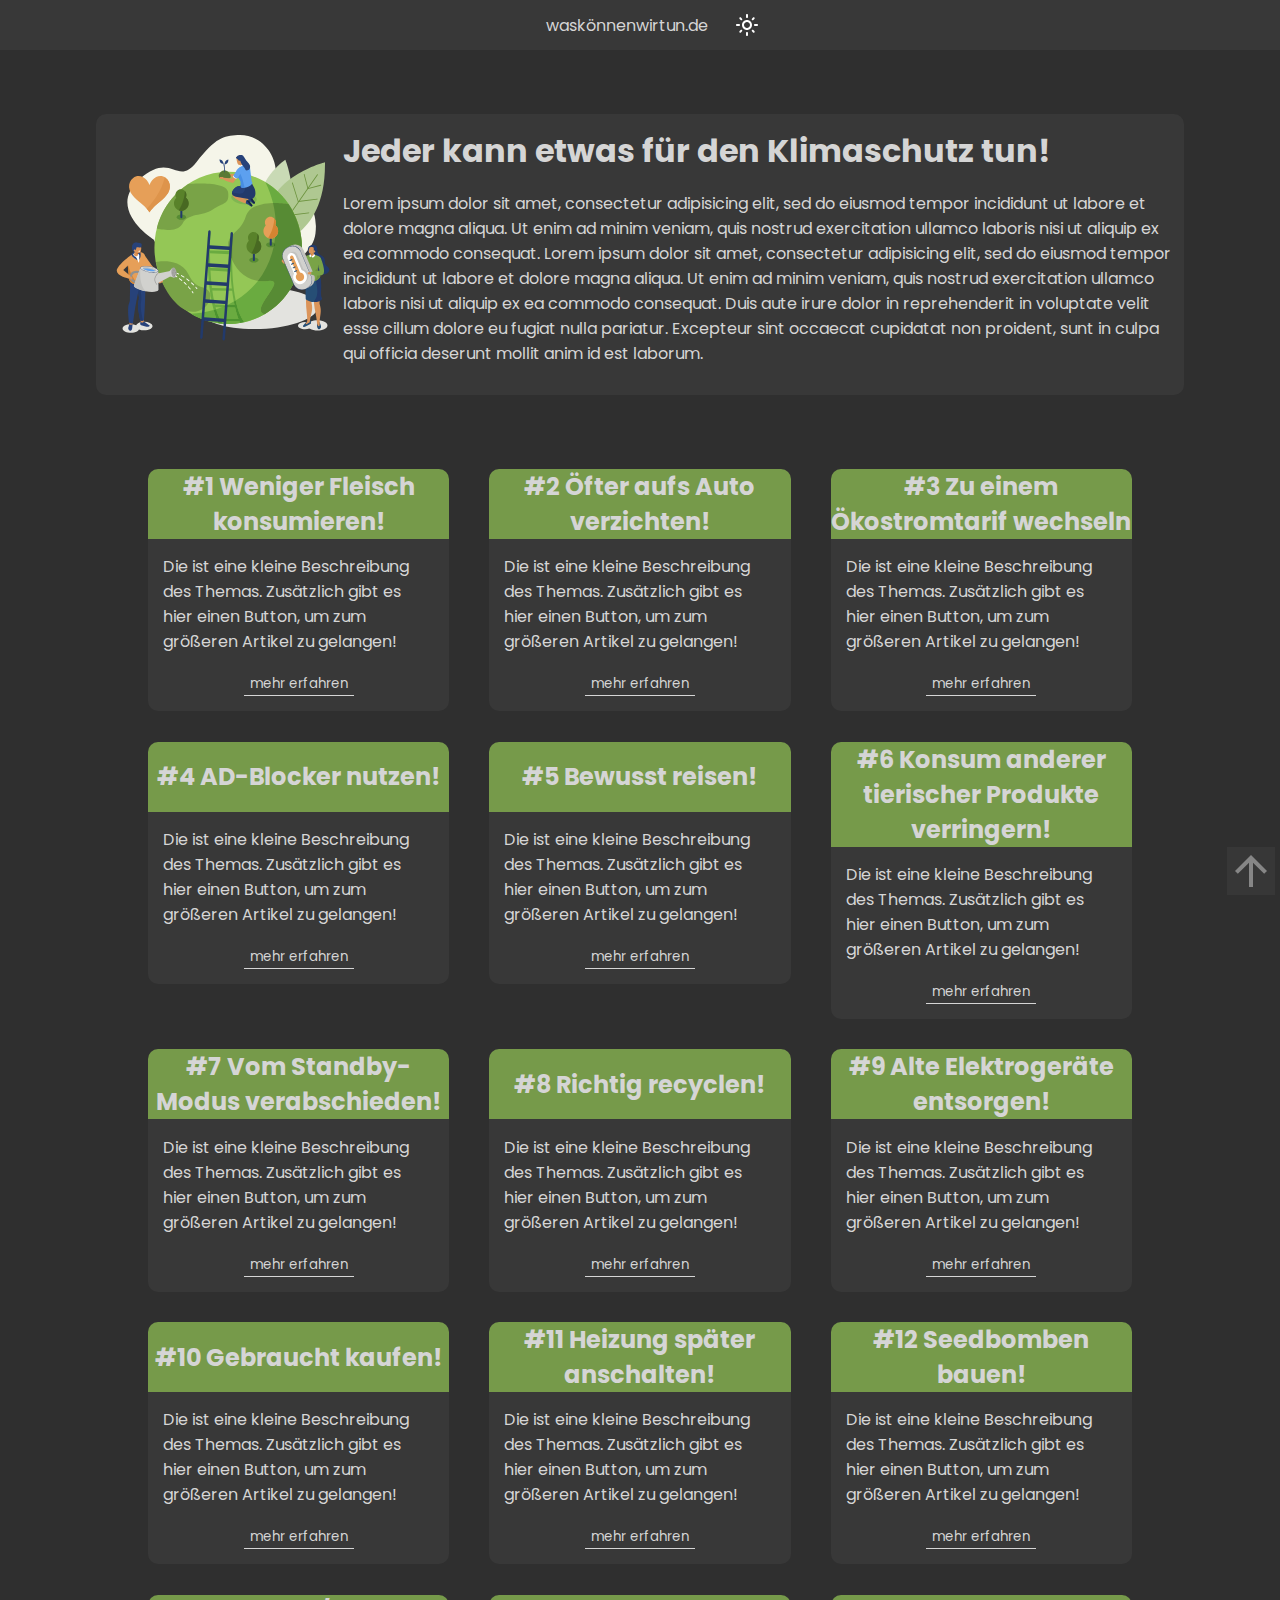
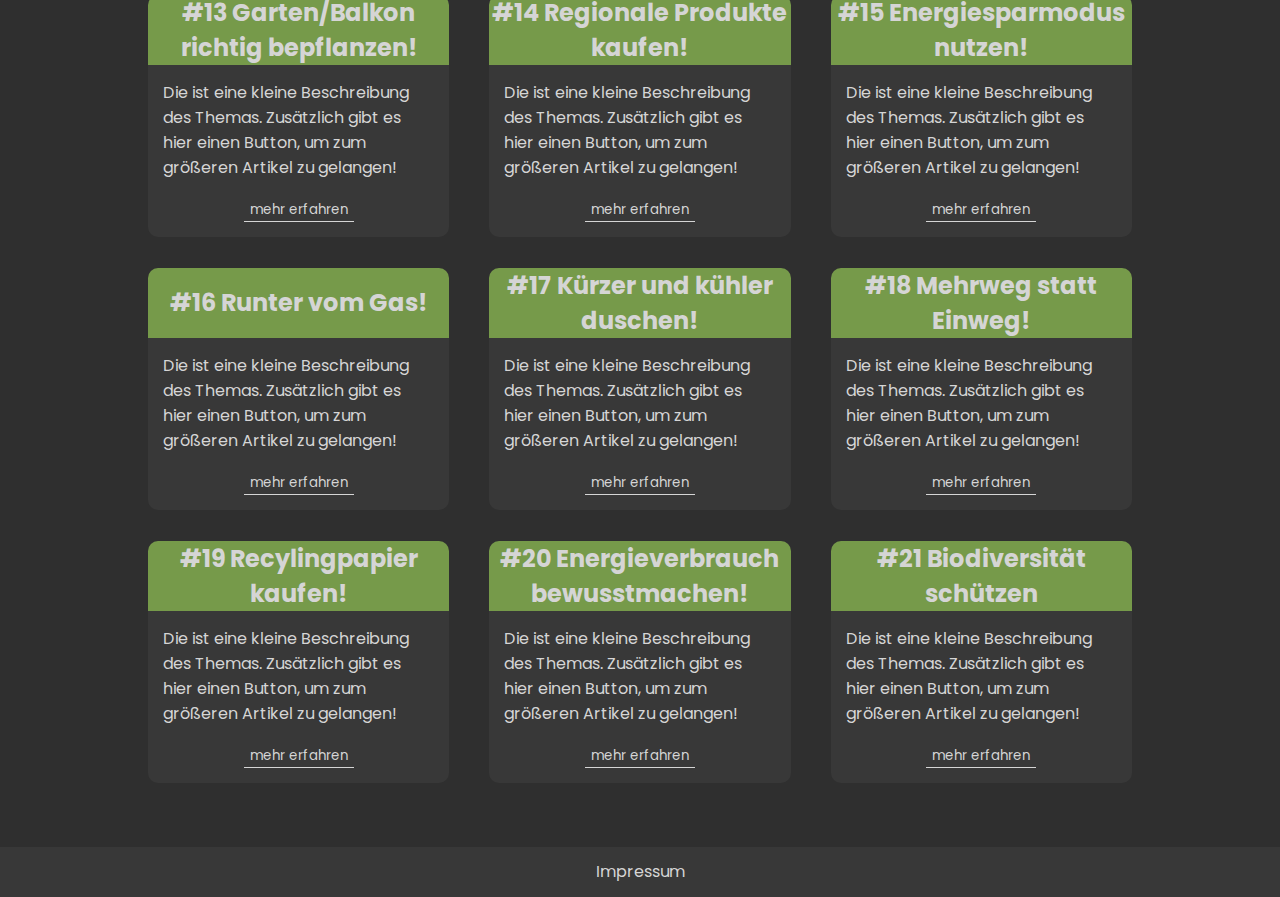
==== commit 5de946bd: "Grid" ====
--- a/index.html
+++ b/index.html
@@ -78,7 +78,7 @@
 						</div>
 				</div>
 	      </div>
-	      <div class="row">
+	      <div class="row clearfix">
 	        <div class="col">
 						<div class="ueberschrift">
 							<h2>#4 AD-Blocker nutzen!</h2>
@@ -113,7 +113,7 @@
 						</div>
 					</div>
 	      </div>
-				<div class="row">
+				<div class="row clearfix">
 	        <div class="col">
 						<div class="ueberschrift">
 							<h2>#7 Vom Standby-Modus verabschieden!</h2>
@@ -146,7 +146,8 @@
 							</a>
 						</div>
 				</div>
-				<div class="row">
+			</div>
+				<div class="row clearfix">
 	        <div class="col">
 						<div class="ueberschrift">
 							<h2>#10 Gebraucht kaufen!</h2>
@@ -180,7 +181,8 @@
 							</a>
 						</div>
 					</div>
-				<div class="row">
+				</div>
+				<div class="row clearfix">
 	        <div class="col">
 						<div class="ueberschrift">
 							<h2>#13 Garten/Balkon richtig bepflanzen!</h2>
@@ -214,7 +216,8 @@
 							</a>
 						</div>
 					</div>
-				<div class="row">
+				</div>
+				<div class="row clearfix">
 	        <div class="col">
 						<div class="ueberschrift">
 							<h2>#16 Runter vom Gas!</h2>
@@ -248,7 +251,8 @@
 							</a>
 						</div>
 					</div>
-				<div class="row">
+				</div>
+				<div class="row clearfix">
 	        <div class="col">
 						<div class="ueberschrift">
 							<h2>#19 Recylingpapier kaufen!</h2>
--- a/src/css/styles.css
+++ b/src/css/styles.css
@@ -51,6 +51,9 @@
   width: 80%;
   margin-left: auto;
   margin-right: auto;
+}
+.row {
+  margin-top: 2%;
 }
 
 .col {
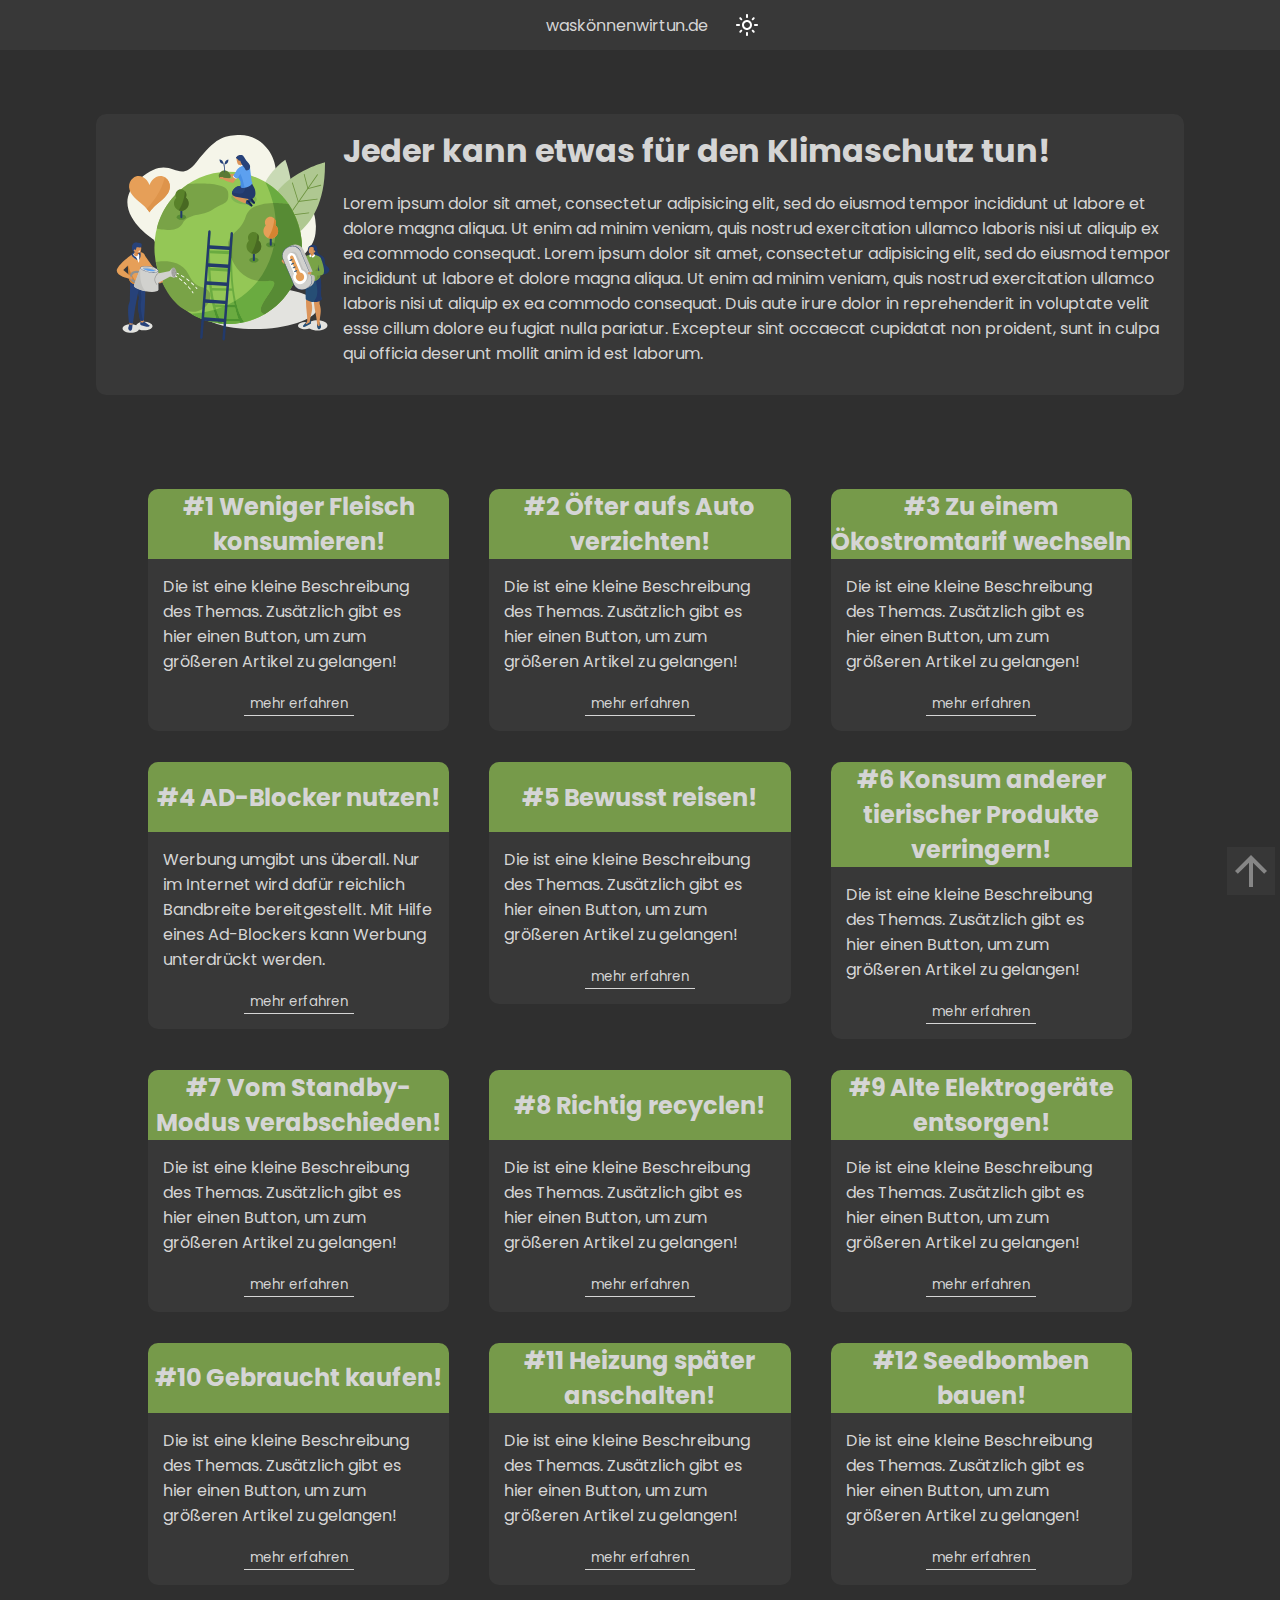
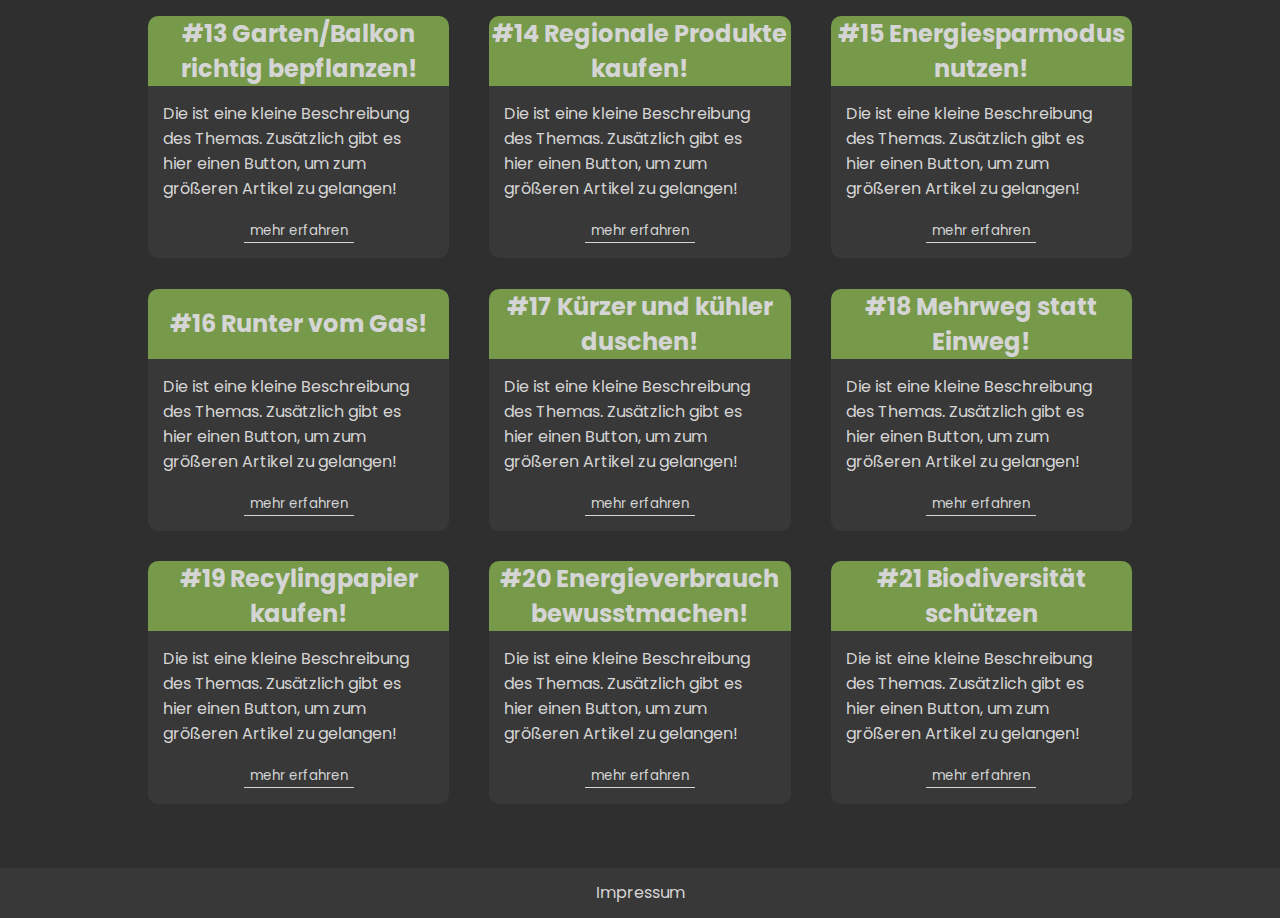
==== commit 5975cd26: "consolelogs raus" ====
--- a/index.html
+++ b/index.html
@@ -43,14 +43,14 @@
 
 		<main>
 	    <div class="container clearfix">
-	      <div class="row clearfix">
+	      <div class="row">
 	        <div class="col">
 						<div class="ueberschrift">
 							<h2>#1 Weniger Fleisch konsumieren!</h2>
 						</div>
 						<div class="unterschrift">
 							<p>Die ist eine kleine Beschreibung des Themas. Zusätzlich gibt es hier einen Button, um zum größeren Artikel zu gelangen!</p>
-							<a href="https://www.google.de/">
+							<a href="article.html">
 								<button class="button" type="button" name="button">mehr erfahren</button>
 							</a>
 						</div>
@@ -61,7 +61,7 @@
 						</div>
 						<div class="unterschrift">
 							<p>Die ist eine kleine Beschreibung des Themas. Zusätzlich gibt es hier einen Button, um zum größeren Artikel zu gelangen!</p>
-							<a href="https://www.google.de/">
+							<a href="article.html">
 								<button class="button" type="button" name="button">mehr erfahren</button>
 							</a>
 						</div>
@@ -72,20 +72,20 @@
 						</div>
 						<div class="unterschrift">
 							<p>Die ist eine kleine Beschreibung des Themas. Zusätzlich gibt es hier einen Button, um zum größeren Artikel zu gelangen!</p>
-							<a href="https://www.google.de/">
+							<a href="article.html">
 								<button class="button" type="button" name="button">mehr erfahren</button>
 							</a>
 						</div>
 				</div>
 	      </div>
-	      <div class="row clearfix">
+	      <div class="row">
 	        <div class="col">
 						<div class="ueberschrift">
 							<h2>#4 AD-Blocker nutzen!</h2>
 						</div>
 						<div class="unterschrift">
-							<p>Die ist eine kleine Beschreibung des Themas. Zusätzlich gibt es hier einen Button, um zum größeren Artikel zu gelangen!</p>
-							<a href="https://www.google.de/">
+							<p>Werbung umgibt uns überall. Nur im Internet wird dafür reichlich Bandbreite bereitgestellt. Mit Hilfe eines Ad-Blockers kann Werbung unterdrückt werden.</p>
+							<a href="article.html">
 								<button class="button" type="button" name="button">mehr erfahren</button>
 							</a>
 						</div>
@@ -96,7 +96,7 @@
 						</div>
 						<div class="unterschrift">
 							<p>Die ist eine kleine Beschreibung des Themas. Zusätzlich gibt es hier einen Button, um zum größeren Artikel zu gelangen!</p>
-							<a href="https://www.google.de/">
+							<a href="article.html">
 								<button class="button" type="button" name="button">mehr erfahren</button>
 							</a>
 						</div>
@@ -107,20 +107,20 @@
 						</div>
 						<div class="unterschrift">
 							<p>Die ist eine kleine Beschreibung des Themas. Zusätzlich gibt es hier einen Button, um zum größeren Artikel zu gelangen!</p>
-							<a href="https://www.google.de/">
+							<a href="article.html">
 								<button class="button" type="button" name="button">mehr erfahren</button>
 							</a>
 						</div>
 					</div>
 	      </div>
-				<div class="row clearfix">
+				<div class="row">
 	        <div class="col">
 						<div class="ueberschrift">
 							<h2>#7 Vom Standby-Modus verabschieden!</h2>
 						</div>
 						<div class="unterschrift">
 							<p>Die ist eine kleine Beschreibung des Themas. Zusätzlich gibt es hier einen Button, um zum größeren Artikel zu gelangen!</p>
-							<a href="https://www.google.de/">
+							<a href="article.html">
 								<button class="button" type="button" name="button">mehr erfahren</button>
 							</a>
 						</div>
@@ -131,7 +131,7 @@
 						</div>
 						<div class="unterschrift">
 							<p>Die ist eine kleine Beschreibung des Themas. Zusätzlich gibt es hier einen Button, um zum größeren Artikel zu gelangen!</p>
-							<a href="https://www.google.de/">
+							<a href="article.html">
 								<button class="button" type="button" name="button">mehr erfahren</button>
 							</a>
 						</div>
@@ -141,20 +141,20 @@
 						</div>
 						<div class="unterschrift">
 							<p>Die ist eine kleine Beschreibung des Themas. Zusätzlich gibt es hier einen Button, um zum größeren Artikel zu gelangen!</p>
-							<a href="https://www.google.de/">
+							<a href="article.html">
 								<button class="button" type="button" name="button">mehr erfahren</button>
 							</a>
 						</div>
 				</div>
 			</div>
-				<div class="row clearfix">
+				<div class="row">
 	        <div class="col">
 						<div class="ueberschrift">
 							<h2>#10 Gebraucht kaufen!</h2>
 						</div>
 						<div class="unterschrift">
 							<p>Die ist eine kleine Beschreibung des Themas. Zusätzlich gibt es hier einen Button, um zum größeren Artikel zu gelangen!</p>
-							<a href="https://www.google.de/">
+							<a href="article.html">
 								<button class="button" type="button" name="button">mehr erfahren</button>
 							</a>
 						</div>
@@ -165,7 +165,7 @@
 						</div>
 						<div class="unterschrift">
 							<p>Die ist eine kleine Beschreibung des Themas. Zusätzlich gibt es hier einen Button, um zum größeren Artikel zu gelangen!</p>
-							<a href="https://www.google.de/">
+							<a href="article.html">
 								<button class="button" type="button" name="button">mehr erfahren</button>
 							</a>
 						</div>
@@ -176,20 +176,20 @@
 						</div>
 						<div class="unterschrift">
 							<p>Die ist eine kleine Beschreibung des Themas. Zusätzlich gibt es hier einen Button, um zum größeren Artikel zu gelangen!</p>
-							<a href="https://www.google.de/">
-								<button class="button" type="button" name="button">mehr erfahren</button>
-							</a>
-						</div>
-					</div>
-				</div>
-				<div class="row clearfix">
+							<a href="article.html">
+								<button class="button" type="button" name="button">mehr erfahren</button>
+							</a>
+						</div>
+					</div>
+				</div>
+				<div class="row">
 	        <div class="col">
 						<div class="ueberschrift">
 							<h2>#13 Garten/Balkon richtig bepflanzen!</h2>
 						</div>
 						<div class="unterschrift">
 							<p>Die ist eine kleine Beschreibung des Themas. Zusätzlich gibt es hier einen Button, um zum größeren Artikel zu gelangen!</p>
-							<a href="https://www.google.de/">
+							<a href="article.html">
 								<button class="button" type="button" name="button">mehr erfahren</button>
 							</a>
 						</div>
@@ -200,7 +200,7 @@
 						</div>
 						<div class="unterschrift">
 							<p>Die ist eine kleine Beschreibung des Themas. Zusätzlich gibt es hier einen Button, um zum größeren Artikel zu gelangen!</p>
-							<a href="https://www.google.de/">
+							<a href="article.html">
 								<button class="button" type="button" name="button">mehr erfahren</button>
 							</a>
 						</div>
@@ -211,20 +211,20 @@
 						</div>
 						<div class="unterschrift">
 							<p>Die ist eine kleine Beschreibung des Themas. Zusätzlich gibt es hier einen Button, um zum größeren Artikel zu gelangen!</p>
-							<a href="https://www.google.de/">
-								<button class="button" type="button" name="button">mehr erfahren</button>
-							</a>
-						</div>
-					</div>
-				</div>
-				<div class="row clearfix">
+							<a href="article.html">
+								<button class="button" type="button" name="button">mehr erfahren</button>
+							</a>
+						</div>
+					</div>
+				</div>
+				<div class="row">
 	        <div class="col">
 						<div class="ueberschrift">
 							<h2>#16 Runter vom Gas!</h2>
 						</div>
 						<div class="unterschrift">
 							<p>Die ist eine kleine Beschreibung des Themas. Zusätzlich gibt es hier einen Button, um zum größeren Artikel zu gelangen!</p>
-							<a href="https://www.google.de/">
+							<a href="article.html">
 								<button class="button" type="button" name="button">mehr erfahren</button>
 							</a>
 						</div>
@@ -235,7 +235,7 @@
 						</div>
 						<div class="unterschrift">
 							<p>Die ist eine kleine Beschreibung des Themas. Zusätzlich gibt es hier einen Button, um zum größeren Artikel zu gelangen!</p>
-							<a href="https://www.google.de/">
+							<a href="article.html">
 								<button class="button" type="button" name="button">mehr erfahren</button>
 							</a>
 						</div>
@@ -246,20 +246,20 @@
 						</div>
 						<div class="unterschrift">
 							<p>Die ist eine kleine Beschreibung des Themas. Zusätzlich gibt es hier einen Button, um zum größeren Artikel zu gelangen!</p>
-							<a href="https://www.google.de/">
-								<button class="button" type="button" name="button">mehr erfahren</button>
-							</a>
-						</div>
-					</div>
-				</div>
-				<div class="row clearfix">
+							<a href="article.html">
+								<button class="button" type="button" name="button">mehr erfahren</button>
+							</a>
+						</div>
+					</div>
+				</div>
+				<div class="row">
 	        <div class="col">
 						<div class="ueberschrift">
 							<h2>#19 Recylingpapier kaufen!</h2>
 						</div>
 						<div class="unterschrift">
 							<p>Die ist eine kleine Beschreibung des Themas. Zusätzlich gibt es hier einen Button, um zum größeren Artikel zu gelangen!</p>
-							<a href="https://www.google.de/">
+							<a href="article.html">
 								<button class="button" type="button" name="button">mehr erfahren</button>
 							</a>
 						</div>
@@ -270,7 +270,7 @@
 						</div>
 						<div class="unterschrift">
 							<p>Die ist eine kleine Beschreibung des Themas. Zusätzlich gibt es hier einen Button, um zum größeren Artikel zu gelangen!</p>
-							<a href="https://www.google.de/">
+							<a href="article.html">
 								<button class="button" type="button" name="button">mehr erfahren</button>
 							</a>
 						</div>
@@ -281,7 +281,7 @@
 							</div>
 						<div class="unterschrift">
 							<p>Die ist eine kleine Beschreibung des Themas. Zusätzlich gibt es hier einen Button, um zum größeren Artikel zu gelangen!</p>
-							<a href="https://www.google.de/">
+							<a href="article.html">
 								<button class="button" type="button" name="button">mehr erfahren</button>
 							</a>
 						</div>
@@ -296,7 +296,6 @@
 
 <script>
 var ersterAufruf = document.documentElement;
-console.log(localStorage.mode);
 	if (localStorage.mode == "darkmode") {
 		ersterAufruf.classList.toggle("darkmode");
 	} else if (localStorage.mode == "lightmode") {
@@ -319,20 +318,13 @@
 			document.getElementById("mainImg").src="src/img/klimawandel1a.svg";
 			// Speichern vom Darkmode mit aufrufen der Klasse
 			localStorage.setItem("mode", switchModi.classList[0]);
-			console.log(localStorage.mode);
 		} else {
 			switchModi.classList.remove("lightmode");
 			switchModi.classList.add("darkmode");
 			document.getElementById("mainImg").src="src/img/klimawandel1.svg";
 			// Speichern vom Lightmode mit aufrufen der Klasse
 			localStorage.setItem("mode", switchModi.classList[0]);
-			console.log(localStorage.mode);
 		}
 	}
 </script>
-
-<!-- <script>
-	localStorage.setItem("test", "Was geht Bruder!");
-	console.log(localStorage.test);
-</script> -->
 </html>
--- a/src/css/styles.css
+++ b/src/css/styles.css
@@ -52,9 +52,6 @@
   margin-left: auto;
   margin-right: auto;
 }
-.row {
-  margin-top: 2%;
-}
 
 .col {
   float: left;
@@ -62,7 +59,7 @@
   padding-left: 20px;
   padding-right: 20px;
   text-align: center;
-  margin-top: 1%;
+  margin-top: 3%;
 }
 
 @media (max-width: 1024px) {
@@ -75,7 +72,8 @@
 
 @media (max-width: 425px) {
   #nav { position: absolute; }
-  .col { width: 100%; }
+  .col { width: 100%;
+          margin-top: 10%; }
   .container { width: 95%; }
   .flex-container { min-height: 5%; }
 }
@@ -242,28 +240,42 @@
 /* --------- Impressum ----------- */
 
 .impressum {
-  width: 80%;
-  background-color: var(--containerBg);
-  background-image: url("../img/klimawandel2.svg");
-  background-repeat: no-repeat;
-  background-position: 50% 22%;
+  width: 50%;
+  background-color: var(--containerBg);
   margin-left: auto;
   margin-right: auto;
   margin-top: 10%;
   padding: 1%;
   text-align: center;
-  color: #d5d5d5;
-}
-.impressum > p {
-  margin-top: 0;
-}
-.impressum > h2, h3, h4 {
-  margin-bottom: 0;
-  margin-top: 0;
-}
-#abstand {
-  margin-top: 180px;
+  color: var(--fontColor);
 }
 @media (max-width: 425px) {
   .impressum { margin-top: 5%; }
 }
+
+/*------------ Artikel ------------*/
+.containerArticle {
+  width: 50%;
+  margin-left: auto;
+  margin-right: auto;
+  margin-top: 3%;
+  background-color: var(--containerBg);
+  padding: 3%;
+}
+
+section {
+  border-top: 2px solid var(--fontColor);
+  margin-top: 3%;
+}
+.scrollmenu::-webkit-scrollbar {
+  background-color: #333;
+  overflow: scroll;
+  white-space: nowrap;
+}
+@media (max-width: 1024px) {
+  .containerArticle { width: 90%; }
+  #footer_impressum {
+    position: relative;
+    margin-top: 3%;
+  }
+}
